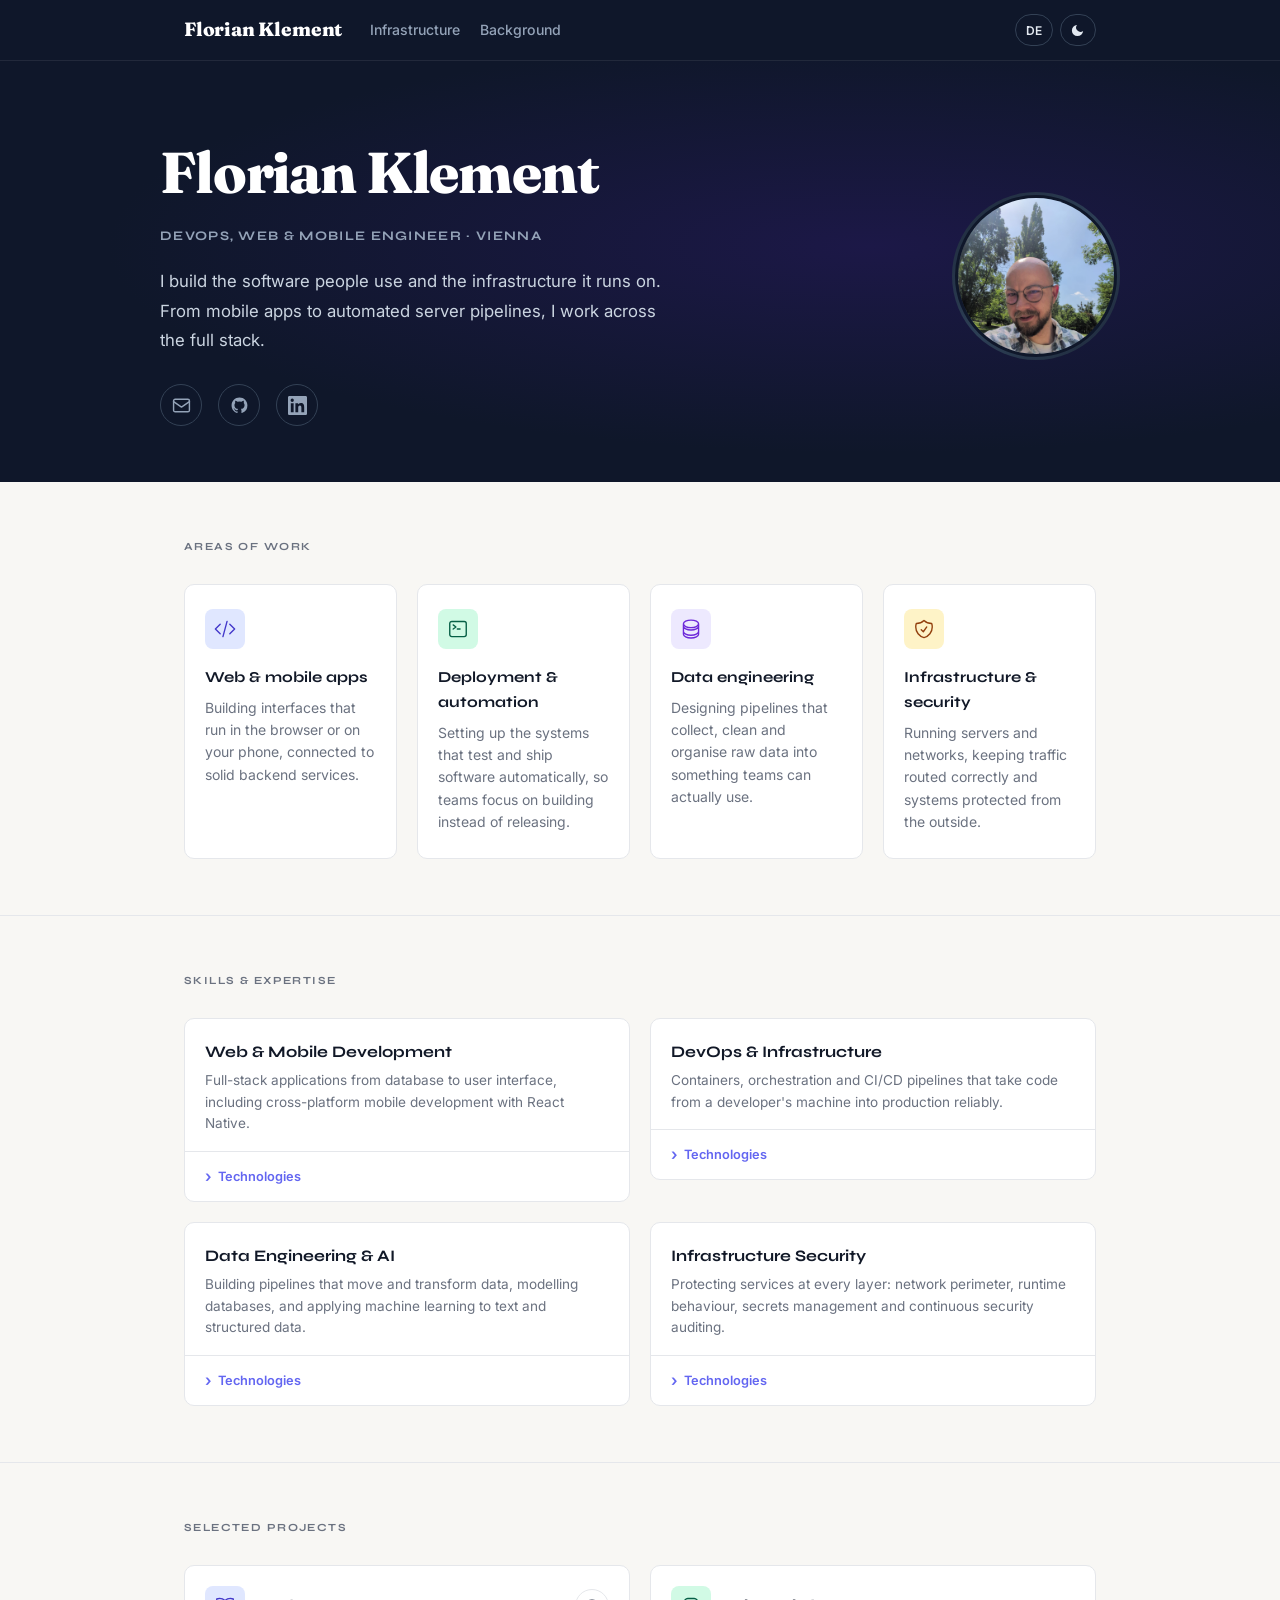
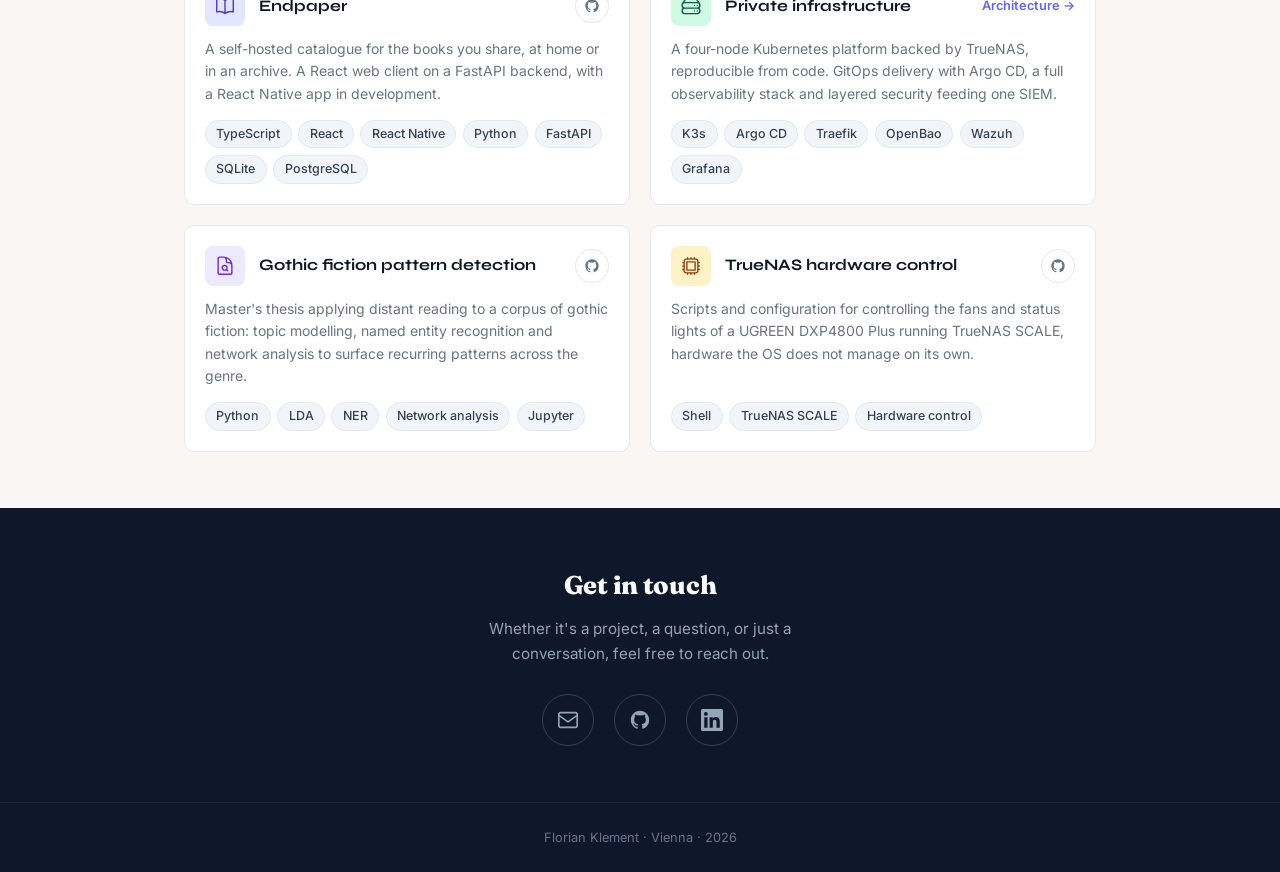
==== index.html @ fa075f6e "boot.dev certs listed as ongoing" ====
<!DOCTYPE html>
<html lang="en">
<head>
  <meta charset="UTF-8" />
  <meta name="viewport" content="width=device-width, initial-scale=1.0" />
  <title>Florian Klement · DevOps, Web &amp; Mobile Engineer</title>
  <link rel="icon" href="data:image/svg+xml,<svg xmlns='http://www.w3.org/2000/svg' viewBox='0 0 32 32'><rect width='32' height='32' rx='8' fill='%230f172a'/><path fill='%23ffffff' transform='translate(-1.2 1.05)' d='M25 14.5a6.5 6.5 0 0 0-12.7-2A5 5 0 1 0 8 22h17a4.5 4.5 0 0 0 0-9z'/></svg>" />
  <link rel="preconnect" href="https://fonts.googleapis.com" />
  <link rel="preconnect" href="https://fonts.gstatic.com" crossorigin />
  <link href="https://fonts.googleapis.com/css2?family=Inter:wght@400;500;600;700&family=Syne:wght@700;800&family=Fraunces:opsz,wght@9..144,800&display=swap" rel="stylesheet" />
  <link rel="stylesheet" href="style.css?v=14" />
</head>
<body>

<nav class="topbar" aria-label="Main">
  <div class="topbar-inner">
    <a class="brand" href="index.html"><span class="brand-full">Florian Klement</span><span class="brand-short">F. Klement</span><span class="brand-mini">FK</span></a>
    <div class="topbar-links">
      <a class="nav-link" href="infra.html" data-i18n="nav.infra">Infrastructure</a>
      <a class="nav-link" href="background.html" data-i18n="nav.background">Background</a>
    </div>
    <div class="controls" role="toolbar">
      <button class="ctrl-btn" id="lang-btn" aria-label="Switch language">DE</button>
      <button class="ctrl-btn" id="theme-btn" aria-label="Toggle theme">
        <svg id="icon-moon" viewBox="0 0 24 24" fill="currentColor" xmlns="http://www.w3.org/2000/svg">
          <path d="M21 12.79A9 9 0 1 1 11.21 3 7 7 0 0 0 21 12.79z"/>
        </svg>
        <svg id="icon-sun" viewBox="0 0 24 24" fill="none" stroke="currentColor" stroke-width="2" stroke-linecap="round" xmlns="http://www.w3.org/2000/svg" style="display:none">
          <circle cx="12" cy="12" r="5"/>
          <line x1="12" y1="1" x2="12" y2="3"/>
          <line x1="12" y1="21" x2="12" y2="23"/>
          <line x1="4.22" y1="4.22" x2="5.64" y2="5.64"/>
          <line x1="18.36" y1="18.36" x2="19.78" y2="19.78"/>
          <line x1="1" y1="12" x2="3" y2="12"/>
          <line x1="21" y1="12" x2="23" y2="12"/>
          <line x1="4.22" y1="19.78" x2="5.64" y2="18.36"/>
          <line x1="18.36" y1="5.64" x2="19.78" y2="4.22"/>
        </svg>
      </button>
    </div>
  </div>
</nav>

<header class="hero">
  <div class="hero-inner">
    <div class="hero-text">
      <h1>Florian Klement</h1>
      <p class="subtitle" data-i18n="subtitle">DevOps, Web &amp; Mobile Engineer · Vienna</p>
      <p class="tagline" data-i18n="tagline">I build the software people use and the infrastructure it runs on. From mobile apps to automated server pipelines, I work across the full stack.</p>
      <div class="icon-links">
        <a class="icon-link" href="mailto:florian.klement@gmx.net" aria-label="Email">
          <svg viewBox="0 0 24 24" fill="none" stroke="currentColor" stroke-width="1.8" stroke-linecap="round" stroke-linejoin="round">
            <rect x="2" y="4" width="20" height="16" rx="2"/>
            <path d="m2 7 10 7 10-7"/>
          </svg>
        </a>
        <a class="icon-link" href="https://github.com/f-klement" target="_blank" rel="noopener" aria-label="GitHub">
          <svg viewBox="0 0 24 24" fill="currentColor">
            <path d="M12 2C6.477 2 2 6.484 2 12.017c0 4.425 2.865 8.18 6.839 9.504.5.092.682-.217.682-.483 0-.237-.008-.868-.013-1.703-2.782.605-3.369-1.343-3.369-1.343-.454-1.158-1.11-1.466-1.11-1.466-.908-.62.069-.608.069-.608 1.003.07 1.531 1.032 1.531 1.032.892 1.53 2.341 1.088 2.91.832.092-.647.35-1.088.636-1.338-2.22-.253-4.555-1.113-4.555-4.951 0-1.093.39-1.988 1.029-2.688-.103-.253-.446-1.272.098-2.65 0 0 .84-.27 2.75 1.026A9.564 9.564 0 0 1 12 6.844a9.59 9.59 0 0 1 2.504.337c1.909-1.296 2.747-1.027 2.747-1.027.546 1.379.202 2.398.1 2.651.64.7 1.028 1.595 1.028 2.688 0 3.848-2.339 4.695-4.566 4.943.359.309.678.92.678 1.855 0 1.338-.012 2.419-.012 2.747 0 .268.18.58.688.482A10.02 10.02 0 0 0 22 12.017C22 6.484 17.522 2 12 2z"/>
          </svg>
        </a>
        <a class="icon-link" href="https://www.linkedin.com/in/fklement/" target="_blank" rel="noopener" aria-label="LinkedIn">
          <svg viewBox="0 0 24 24" fill="currentColor">
            <path d="M20.447 20.452h-3.554v-5.569c0-1.328-.027-3.037-1.852-3.037-1.853 0-2.136 1.445-2.136 2.939v5.667H9.351V9h3.414v1.561h.046c.477-.9 1.637-1.85 3.37-1.85 3.601 0 4.267 2.37 4.267 5.455v6.286zM5.337 7.433a2.062 2.062 0 0 1-2.063-2.065 2.064 2.064 0 1 1 2.063 2.065zm1.782 13.019H3.555V9h3.564v11.452zM22.225 0H1.771C.792 0 0 .774 0 1.729v20.542C0 23.227.792 24 1.771 24h20.451C23.2 24 24 23.227 24 22.271V1.729C24 .774 23.2 0 22.222 0h.003z"/>
          </svg>
        </a>
      </div>
    </div>
    <div class="hero-photo">
      <img src="profile_image.jpeg" alt="Florian Klement" />
    </div>
  </div>
</header>

<main>

  <section>
    <div class="container">
      <p class="section-label" data-i18n="section.areas">Areas of work</p>
      <div class="cards">
        <div class="card">
          <div class="card-icon blue">
            <svg viewBox="0 0 24 24" fill="none" stroke="currentColor" stroke-width="1.5" stroke-linecap="round" stroke-linejoin="round">
              <path d="M17.25 6.75 22.5 12l-5.25 5.25m-10.5 0L1.5 12l5.25-5.25m7.5-3-4.5 16.5"/>
            </svg>
          </div>
          <h3 data-i18n="card.apps.title">Web &amp; mobile apps</h3>
          <p data-i18n="card.apps.desc">Building interfaces that run in the browser or on your phone, connected to solid backend services.</p>
        </div>
        <div class="card">
          <div class="card-icon green">
            <svg viewBox="0 0 24 24" fill="none" stroke="currentColor" stroke-width="1.5" stroke-linecap="round" stroke-linejoin="round">
              <path d="m6.75 7.5 3 2.25-3 2.25m4.5 0h3m-9 8.25h13.5A2.25 2.25 0 0 0 21 18V6a2.25 2.25 0 0 0-2.25-2.25H5.25A2.25 2.25 0 0 0 3 6v12a2.25 2.25 0 0 0 2.25 2.25Z"/>
            </svg>
          </div>
          <h3 data-i18n="card.deploy.title">Deployment &amp; automation</h3>
          <p data-i18n="card.deploy.desc">Setting up the systems that test and ship software automatically, so teams focus on building instead of releasing.</p>
        </div>
        <div class="card">
          <div class="card-icon purple">
            <svg viewBox="0 0 24 24" fill="none" stroke="currentColor" stroke-width="1.5" stroke-linecap="round" stroke-linejoin="round">
              <path d="M20.25 6.375c0 2.278-3.694 4.125-8.25 4.125S3.75 8.653 3.75 6.375m16.5 0c0-2.278-3.694-4.125-8.25-4.125S3.75 4.097 3.75 6.375m16.5 0v11.25c0 2.278-3.694 4.125-8.25 4.125s-8.25-1.847-8.25-4.125V6.375m16.5 2.625c0 2.278-3.694 4.125-8.25 4.125s-8.25-1.847-8.25-4.125m16.5 5.625c0 2.278-3.694 4.125-8.25 4.125s-8.25-1.847-8.25-4.125"/>
            </svg>
          </div>
          <h3 data-i18n="card.data.title">Data engineering</h3>
          <p data-i18n="card.data.desc">Designing pipelines that collect, clean and organise raw data into something teams can actually use.</p>
        </div>
        <div class="card">
          <div class="card-icon amber">
            <svg viewBox="0 0 24 24" fill="none" stroke="currentColor" stroke-width="1.5" stroke-linecap="round" stroke-linejoin="round">
              <path d="M9 12.75 11.25 15 15 9.75m-3-7.036A11.959 11.959 0 0 1 3.598 6 11.99 11.99 0 0 0 3 9.749c0 5.592 3.824 10.29 9 11.623 5.176-1.332 9-6.03 9-11.622 0-1.31-.21-2.571-.598-3.751h-.152c-3.196 0-6.1-1.248-8.25-3.285Z"/>
            </svg>
          </div>
          <h3 data-i18n="card.infra.title">Infrastructure &amp; security</h3>
          <p data-i18n="card.infra.desc">Running servers and networks, keeping traffic routed correctly and systems protected from the outside.</p>
        </div>
      </div>
    </div>
  </section>

  <section>
    <div class="container">
      <p class="section-label" data-i18n="section.skills">Skills &amp; expertise</p>
      <div class="skills-grid">

        <div class="skill-block">
          <div class="skill-top">
            <h3 data-i18n="skill.web.title">Web &amp; Mobile Development</h3>
            <p data-i18n="skill.web.desc">Full-stack applications from database to user interface, including cross-platform mobile development with React Native.</p>
          </div>
          <details>
            <summary data-i18n="details.summary">Technologies</summary>
            <div class="tech-group">
              <p class="tech-group-label" data-i18n="tg.languages">Languages</p>
              <div class="tech-list">
                <span class="tag">TypeScript</span>
                <span class="tag">JavaScript</span>
                <span class="tag">Python</span>
                <span class="tag">SQL</span>
                <span class="tag">R</span>
                <span class="tag">Bash</span>
                <span class="tag">HTML5 / CSS3</span>
              </div>
            </div>
            <div class="tech-group">
              <p class="tech-group-label" data-i18n="tg.frontend">Frontend &amp; mobile</p>
              <div class="tech-list">
                <span class="tag">React</span>
                <span class="tag">React Native</span>
                <span class="tag">Vite</span>
                <span class="tag">Tailwind CSS</span>
                <span class="tag">TanStack Query</span>
                <span class="tag">Bun</span>
              </div>
            </div>
            <div class="tech-group">
              <p class="tech-group-label" data-i18n="tg.backend">Backend &amp; API</p>
              <div class="tech-list">
                <span class="tag">Node.js</span>
                <span class="tag">Express</span>
                <span class="tag">NestJS</span>
                <span class="tag">Django</span>
                <span class="tag">Flask</span>
                <span class="tag">FastAPI</span>
                <span class="tag">SQLAlchemy</span>
                <span class="tag">Alembic</span>
                <span class="tag">Pydantic</span>
                <span class="tag">OpenAPI</span>
                <span class="tag">Prisma ORM</span>
                <span class="tag">SQLite</span>
                <span class="tag">PostgreSQL</span>
              </div>
            </div>
            <div class="tech-group">
              <p class="tech-group-label" data-i18n="tg.quality">Testing &amp; quality</p>
              <div class="tech-list">
                <span class="tag">Playwright</span>
                <span class="tag">Vitest</span>
                <span class="tag">Testing Library</span>
                <span class="tag">pytest</span>
                <span class="tag">Hypothesis</span>
                <span class="tag">mutmut (mutation testing)</span>
                <span class="tag">mypy</span>
                <span class="tag">Ruff</span>
                <span class="tag">oxlint</span>
                <span class="tag">Prettier</span>
                <span class="tag">pip-audit</span>
                <span class="tag">SonarQube</span>
              </div>
            </div>
          </details>
        </div>

        <div class="skill-block">
          <div class="skill-top">
            <h3 data-i18n="skill.devops.title">DevOps &amp; Infrastructure</h3>
            <p data-i18n="skill.devops.desc">Containers, orchestration and CI/CD pipelines that take code from a developer's machine into production reliably.</p>
          </div>
          <details>
            <summary data-i18n="details.summary">Technologies</summary>
            <div class="tech-group">
              <p class="tech-group-label" data-i18n="tg.containers">Containers &amp; orchestration</p>
              <div class="tech-list">
                <span class="tag">Docker</span>
                <span class="tag">Docker Compose</span>
                <span class="tag">Kubernetes</span>
                <span class="tag">K3s</span>
                <span class="tag">Helm</span>
                <span class="tag">Rancher</span>
              </div>
            </div>
            <div class="tech-group">
              <p class="tech-group-label" data-i18n="tg.cicd">CI/CD &amp; dependency management</p>
              <div class="tech-list">
                <span class="tag">GitLab CI</span>
                <span class="tag">GitHub Actions</span>
                <span class="tag">Jenkins</span>
                <span class="tag">Nexus</span>
                <span class="tag">Argo CD</span>
                <span class="tag">Renovate</span>
              </div>
            </div>
            <div class="tech-group">
              <p class="tech-group-label" data-i18n="tg.observability">Observability</p>
              <div class="tech-list">
                <span class="tag">Grafana</span>
                <span class="tag">Loki</span>
                <span class="tag">Mimir</span>
                <span class="tag">Tempo</span>
                <span class="tag">Prometheus</span>
                <span class="tag">Grafana Alloy</span>
                <span class="tag">OpenTelemetry</span>
                <span class="tag">Gatus</span>
                <span class="tag">Netdata</span>
                <span class="tag">Elasticsearch</span>
              </div>
            </div>
            <div class="tech-group">
              <p class="tech-group-label" data-i18n="tg.networking">Networking</p>
              <div class="tech-list">
                <span class="tag">Traefik</span>
                <span class="tag">Nginx</span>
                <span class="tag">Apache HTTP Server</span>
                <span class="tag">Apache Tomcat</span>
                <span class="tag">MetalLB</span>
                <span class="tag">AdGuard Home</span>
                <span class="tag">Cloudflare DNS</span>
              </div>
            </div>
            <div class="tech-group">
              <p class="tech-group-label" data-i18n="tg.storage">Storage &amp; secrets</p>
              <div class="tech-list">
                <span class="tag">MinIO</span>
                <span class="tag">OpenBao (Vault)</span>
                <span class="tag">democratic-csi</span>
                <span class="tag">TrueNAS</span>
                <span class="tag">RAID / ZFS</span>
                <span class="tag">cert-manager</span>
              </div>
            </div>
            <div class="tech-group">
              <p class="tech-group-label" data-i18n="tg.servers">Servers</p>
              <div class="tech-list">
                <span class="tag">Linux (Debian, RHEL, Arch)</span>
                <span class="tag">Proxmox</span>
                <span class="tag">Incus (LXC)</span>
                <span class="tag">Python</span>
                <span class="tag">Bash scripting</span>
              </div>
            </div>
          </details>
        </div>

        <div class="skill-block">
          <div class="skill-top">
            <h3 data-i18n="skill.data.title">Data Engineering &amp; AI</h3>
            <p data-i18n="skill.data.desc">Building pipelines that move and transform data, modelling databases, and applying machine learning to text and structured data.</p>
          </div>
          <details>
            <summary data-i18n="details.summary">Technologies</summary>
            <div class="tech-group">
              <p class="tech-group-label" data-i18n="tg.databases">Databases &amp; warehousing</p>
              <div class="tech-list">
                <span class="tag">SQLite</span>
                <span class="tag">PostgreSQL</span>
                <span class="tag">SQL Server</span>
                <span class="tag">T-SQL</span>
                <span class="tag">MariaDB</span>
                <span class="tag">Redis</span>
                <span class="tag">Data Warehousing</span>
                <span class="tag">ETL / ELT Pipelines</span>
              </div>
            </div>
            <div class="tech-group">
              <p class="tech-group-label" data-i18n="tg.analysis">Data analysis &amp; BI</p>
              <div class="tech-list">
                <span class="tag">Pandas</span>
                <span class="tag">Polars</span>
                <span class="tag">NumPy</span>
                <span class="tag">Jupyter</span>
                <span class="tag">ggplot2</span>
                <span class="tag">matplotlib / seaborn</span>
                <span class="tag">Plotly</span>
                <span class="tag">Leaflet</span>
                <span class="tag">Geocoding</span>
                <span class="tag">Power BI</span>
                <span class="tag">SSRS</span>
                <span class="tag">Tableau</span>
              </div>
            </div>
            <div class="tech-group">
              <p class="tech-group-label" data-i18n="tg.ml">Machine learning &amp; NLP</p>
              <div class="tech-list">
                <span class="tag">PyTorch</span>
                <span class="tag">Scikit-learn</span>
                <span class="tag">gensim</span>
                <span class="tag">NLTK</span>
                <span class="tag">LDA Topic Modelling</span>
                <span class="tag">Named Entity Recognition</span>
              </div>
            </div>
          </details>
        </div>

        <div class="skill-block">
          <div class="skill-top">
            <h3 data-i18n="skill.sec.title">Infrastructure Security</h3>
            <p data-i18n="skill.sec.desc">Protecting services at every layer: network perimeter, runtime behaviour, secrets management and continuous security auditing.</p>
          </div>
          <details>
            <summary data-i18n="details.summary">Technologies</summary>
            <div class="tech-group">
              <p class="tech-group-label" data-i18n="tg.threats">Threat detection &amp; response</p>
              <div class="tech-list">
                <span class="tag">Wazuh (SIEM / HIDS)</span>
                <span class="tag">Falco</span>
                <span class="tag">Crowdsec</span>
                <span class="tag">Fail2ban</span>
                <span class="tag">ClamAV</span>
              </div>
            </div>
            <div class="tech-group">
              <p class="tech-group-label" data-i18n="tg.auditing">Auditing &amp; hardening</p>
              <div class="tech-list">
                <span class="tag">kube-bench</span>
                <span class="tag">Lynis</span>
                <span class="tag">Trivy</span>
                <span class="tag">SELinux</span>
                <span class="tag">Rootless Docker</span>
              </div>
            </div>
            <div class="tech-group">
              <p class="tech-group-label" data-i18n="tg.perimeter">Network perimeter</p>
              <div class="tech-list">
                <span class="tag">Unifi IDS/IPS</span>
                <span class="tag">WireGuard VPN</span>
                <span class="tag">ufw</span>
              </div>
            </div>
            <div class="tech-group">
              <p class="tech-group-label" data-i18n="tg.secrets">Secrets &amp; access</p>
              <div class="tech-list">
                <span class="tag">OpenBao (Vault)</span>
                <span class="tag">Vault Secrets Operator</span>
                <span class="tag">cert-manager</span>
                <span class="tag">LDAP</span>
                <span class="tag">LLDAP</span>
                <span class="tag">Authelia</span>
                <span class="tag">JWT / SAML</span>
              </div>
            </div>
          </details>
        </div>

      </div>
    </div>
  </section>

  <section>
    <div class="container">
      <p class="section-label" data-i18n="section.projects">Selected projects</p>
      <div class="projects-grid">
        <div class="project">
          <div class="project-head">
          <div class="card-icon blue">
            <svg viewBox="0 0 24 24" fill="none" stroke="currentColor" stroke-width="1.5" stroke-linecap="round" stroke-linejoin="round">
              <path d="M12 6.042A8.967 8.967 0 0 0 6 3.75c-1.052 0-2.062.18-3 .512v14.25A8.987 8.987 0 0 1 6 18c2.305 0 4.408.867 6 2.292m0-14.25a8.966 8.966 0 0 1 6-2.292c1.052 0 2.062.18 3 .512v14.25A8.987 8.987 0 0 0 18 18a8.967 8.967 0 0 0-6 2.292m0-14.25v14.25"/>
            </svg>
          </div>
            <h3>Endpaper</h3>
          <a class="project-link" href="https://github.com/f-klement/endpaper" target="_blank" rel="noopener" aria-label="Endpaper on GitHub">
            <svg viewBox="0 0 24 24" fill="currentColor"><path d="M12 2C6.477 2 2 6.484 2 12.017c0 4.425 2.865 8.18 6.839 9.504.5.092.682-.217.682-.483 0-.237-.008-.868-.013-1.703-2.782.605-3.369-1.343-3.369-1.343-.454-1.158-1.11-1.466-1.11-1.466-.908-.62.069-.608.069-.608 1.003.07 1.531 1.032 1.531 1.032.892 1.53 2.341 1.088 2.91.832.092-.647.35-1.088.636-1.338-2.22-.253-4.555-1.113-4.555-4.951 0-1.093.39-1.988 1.029-2.688-.103-.253-.446-1.272.098-2.65 0 0 .84-.27 2.75 1.026A9.564 9.564 0 0 1 12 6.844a9.59 9.59 0 0 1 2.504.337c1.909-1.296 2.747-1.027 2.747-1.027.546 1.379.202 2.398.1 2.651.64.7 1.028 1.595 1.028 2.688 0 3.848-2.339 4.695-4.566 4.943.359.309.678.92.678 1.855 0 1.338-.012 2.419-.012 2.747 0 .268.18.58.688.482A10.02 10.02 0 0 0 22 12.017C22 6.484 17.522 2 12 2z"/></svg>
          </a>
          </div>
          <p data-i18n="project.endpaper.desc">A self-hosted catalogue for the books you share, at home or in an archive. A React web client on a FastAPI backend, with a React Native app in development.</p>
          <div class="tech-list">
            <span class="tag">TypeScript</span>
            <span class="tag">React</span>
            <span class="tag">React Native</span>
            <span class="tag">Python</span>
            <span class="tag">FastAPI</span>
            <span class="tag">SQLite</span>
            <span class="tag">PostgreSQL</span>
          </div>
        </div>

        <div class="project">
          <div class="project-head">
          <div class="card-icon green">
            <svg viewBox="0 0 24 24" fill="none" stroke="currentColor" stroke-width="1.5" stroke-linecap="round" stroke-linejoin="round">
              <path d="M5.25 14.25h13.5m-13.5 0a3 3 0 0 1-3-3m3 3a3 3 0 1 0 0 6h13.5a3 3 0 1 0 0-6m-16.5-3a3 3 0 0 1 3-3h13.5a3 3 0 0 1 3 3m-19.5 0a4.5 4.5 0 0 1 .9-2.7L5.737 5.1a3.375 3.375 0 0 1 2.7-1.35h7.126c1.062 0 2.062.5 2.7 1.35l2.587 3.45a4.5 4.5 0 0 1 .9 2.7m0 0a3 3 0 0 1-3 3m0 3h.008v.008h-.008v-.008Zm0-6h.008v.008h-.008v-.008Zm-3 6h.008v.008h-.008v-.008Zm0-6h.008v.008h-.008v-.008Z"/>
            </svg>
          </div>
            <h3 data-i18n="project.infra.title">Private infrastructure</h3>
          <a class="project-more" href="infra.html" data-i18n="project.more">Architecture &rarr;</a>
          </div>
          <p data-i18n="project.infra.desc">A four-node Kubernetes platform backed by TrueNAS, reproducible from code. GitOps delivery with Argo CD, a full observability stack and layered security feeding one SIEM.</p>
          <div class="tech-list">
            <span class="tag">K3s</span>
            <span class="tag">Argo CD</span>
            <span class="tag">Traefik</span>
            <span class="tag">OpenBao</span>
            <span class="tag">Wazuh</span>
            <span class="tag">Grafana</span>
          </div>
        </div>

        <div class="project">
          <div class="project-head">
          <div class="card-icon purple">
            <svg viewBox="0 0 24 24" fill="none" stroke="currentColor" stroke-width="1.5" stroke-linecap="round" stroke-linejoin="round">
              <path d="M19.5 14.25v-2.625a3.375 3.375 0 0 0-3.375-3.375h-1.5A1.125 1.125 0 0 1 13.5 7.125v-1.5a3.375 3.375 0 0 0-3.375-3.375H8.25m5.231 13.481L15 17.25m-4.5-15H5.625c-.621 0-1.125.504-1.125 1.125v16.5c0 .621.504 1.125 1.125 1.125h12.75c.621 0 1.125-.504 1.125-1.125V11.25a9 9 0 0 0-9-9Zm3.75 11.625a2.625 2.625 0 1 1-5.25 0 2.625 2.625 0 0 1 5.25 0Z"/>
            </svg>
          </div>
            <h3 data-i18n="project.gothic.title">Gothic fiction pattern detection</h3>
          <a class="project-link" href="https://github.com/f-klement/gothic-fiction-pattern-detection" target="_blank" rel="noopener" aria-label="Gothic fiction pattern detection on GitHub">
            <svg viewBox="0 0 24 24" fill="currentColor"><path d="M12 2C6.477 2 2 6.484 2 12.017c0 4.425 2.865 8.18 6.839 9.504.5.092.682-.217.682-.483 0-.237-.008-.868-.013-1.703-2.782.605-3.369-1.343-3.369-1.343-.454-1.158-1.11-1.466-1.11-1.466-.908-.62.069-.608.069-.608 1.003.07 1.531 1.032 1.531 1.032.892 1.53 2.341 1.088 2.91.832.092-.647.35-1.088.636-1.338-2.22-.253-4.555-1.113-4.555-4.951 0-1.093.39-1.988 1.029-2.688-.103-.253-.446-1.272.098-2.65 0 0 .84-.27 2.75 1.026A9.564 9.564 0 0 1 12 6.844a9.59 9.59 0 0 1 2.504.337c1.909-1.296 2.747-1.027 2.747-1.027.546 1.379.202 2.398.1 2.651.64.7 1.028 1.595 1.028 2.688 0 3.848-2.339 4.695-4.566 4.943.359.309.678.92.678 1.855 0 1.338-.012 2.419-.012 2.747 0 .268.18.58.688.482A10.02 10.02 0 0 0 22 12.017C22 6.484 17.522 2 12 2z"/></svg>
          </a>
          </div>
          <p data-i18n="project.gothic.desc">Master's thesis applying distant reading to a corpus of gothic fiction: topic modelling, named entity recognition and network analysis to surface recurring patterns across the genre.</p>
          <div class="tech-list">
            <span class="tag">Python</span>
            <span class="tag">LDA</span>
            <span class="tag">NER</span>
            <span class="tag">Network analysis</span>
            <span class="tag">Jupyter</span>
          </div>
        </div>

        <div class="project">
          <div class="project-head">
          <div class="card-icon amber">
            <svg viewBox="0 0 24 24" fill="none" stroke="currentColor" stroke-width="1.5" stroke-linecap="round" stroke-linejoin="round">
              <path d="M8.25 3v1.5M4.5 8.25H3m18 0h-1.5M4.5 12H3m18 0h-1.5m-15 3.75H3m18 0h-1.5M8.25 19.5V21M12 3v1.5m0 15V21m3.75-18v1.5m0 15V21m-9-1.5h10.5a2.25 2.25 0 0 0 2.25-2.25V6.75a2.25 2.25 0 0 0-2.25-2.25H6.75A2.25 2.25 0 0 0 4.5 6.75v10.5a2.25 2.25 0 0 0 2.25 2.25Zm.75-12h9v9h-9v-9Z"/>
            </svg>
          </div>
            <h3 data-i18n="project.truenas.title">TrueNAS hardware control</h3>
          <a class="project-link" href="https://github.com/f-klement/trueNAS-config" target="_blank" rel="noopener" aria-label="TrueNAS hardware control on GitHub">
            <svg viewBox="0 0 24 24" fill="currentColor"><path d="M12 2C6.477 2 2 6.484 2 12.017c0 4.425 2.865 8.18 6.839 9.504.5.092.682-.217.682-.483 0-.237-.008-.868-.013-1.703-2.782.605-3.369-1.343-3.369-1.343-.454-1.158-1.11-1.466-1.11-1.466-.908-.62.069-.608.069-.608 1.003.07 1.531 1.032 1.531 1.032.892 1.53 2.341 1.088 2.91.832.092-.647.35-1.088.636-1.338-2.22-.253-4.555-1.113-4.555-4.951 0-1.093.39-1.988 1.029-2.688-.103-.253-.446-1.272.098-2.65 0 0 .84-.27 2.75 1.026A9.564 9.564 0 0 1 12 6.844a9.59 9.59 0 0 1 2.504.337c1.909-1.296 2.747-1.027 2.747-1.027.546 1.379.202 2.398.1 2.651.64.7 1.028 1.595 1.028 2.688 0 3.848-2.339 4.695-4.566 4.943.359.309.678.92.678 1.855 0 1.338-.012 2.419-.012 2.747 0 .268.18.58.688.482A10.02 10.02 0 0 0 22 12.017C22 6.484 17.522 2 12 2z"/></svg>
          </a>
          </div>
          <p data-i18n="project.truenas.desc">Scripts and configuration for controlling the fans and status lights of a UGREEN DXP4800 Plus running TrueNAS SCALE, hardware the OS does not manage on its own.</p>
          <div class="tech-list">
            <span class="tag">Shell</span>
            <span class="tag">TrueNAS SCALE</span>
            <span class="tag">Hardware control</span>
          </div>
        </div>
      </div>
    </div>
  </section>

  <section class="contact-section">
    <div class="container">
      <h2 data-i18n="contact.title">Get in touch</h2>
      <p class="contact-desc" data-i18n="contact.desc">Whether it's a project, a question, or just a conversation, feel free to reach out.</p>
      <div class="contact-icon-links">
        <a class="contact-icon-link" href="mailto:florian.klement@gmx.net" aria-label="Email">
          <svg viewBox="0 0 24 24" fill="none" stroke="currentColor" stroke-width="1.8" stroke-linecap="round" stroke-linejoin="round">
            <rect x="2" y="4" width="20" height="16" rx="2"/>
            <path d="m2 7 10 7 10-7"/>
          </svg>
        </a>
        <a class="contact-icon-link" href="https://github.com/f-klement" target="_blank" rel="noopener" aria-label="GitHub">
          <svg viewBox="0 0 24 24" fill="currentColor">
            <path d="M12 2C6.477 2 2 6.484 2 12.017c0 4.425 2.865 8.18 6.839 9.504.5.092.682-.217.682-.483 0-.237-.008-.868-.013-1.703-2.782.605-3.369-1.343-3.369-1.343-.454-1.158-1.11-1.466-1.11-1.466-.908-.62.069-.608.069-.608 1.003.07 1.531 1.032 1.531 1.032.892 1.53 2.341 1.088 2.91.832.092-.647.35-1.088.636-1.338-2.22-.253-4.555-1.113-4.555-4.951 0-1.093.39-1.988 1.029-2.688-.103-.253-.446-1.272.098-2.65 0 0 .84-.27 2.75 1.026A9.564 9.564 0 0 1 12 6.844a9.59 9.59 0 0 1 2.504.337c1.909-1.296 2.747-1.027 2.747-1.027.546 1.379.202 2.398.1 2.651.64.7 1.028 1.595 1.028 2.688 0 3.848-2.339 4.695-4.566 4.943.359.309.678.92.678 1.855 0 1.338-.012 2.419-.012 2.747 0 .268.18.58.688.482A10.02 10.02 0 0 0 22 12.017C22 6.484 17.522 2 12 2z"/>
          </svg>
        </a>
        <a class="contact-icon-link" href="https://www.linkedin.com/in/fklement/" target="_blank" rel="noopener" aria-label="LinkedIn">
          <svg viewBox="0 0 24 24" fill="currentColor">
            <path d="M20.447 20.452h-3.554v-5.569c0-1.328-.027-3.037-1.852-3.037-1.853 0-2.136 1.445-2.136 2.939v5.667H9.351V9h3.414v1.561h.046c.477-.9 1.637-1.85 3.37-1.85 3.601 0 4.267 2.37 4.267 5.455v6.286zM5.337 7.433a2.062 2.062 0 0 1-2.063-2.065 2.064 2.064 0 1 1 2.063 2.065zm1.782 13.019H3.555V9h3.564v11.452zM22.225 0H1.771C.792 0 0 .774 0 1.729v20.542C0 23.227.792 24 1.771 24h20.451C23.2 24 24 23.227 24 22.271V1.729C24 .774 23.2 0 22.222 0h.003z"/>
          </svg>
        </a>
      </div>
    </div>
  </section>

</main>

<footer>
  <span data-i18n="footer">Florian Klement · Vienna · 2026</span>
</footer>

<script src="main.js?v=14"></script>
</body>
</html>
---- style.css ----
*, *::before, *::after { box-sizing: border-box; margin: 0; padding: 0; }

:root {
  --bg:               #f8f7f4;
  --surface:          #ffffff;
  --hero-bg:          #0f172a;
  --accent:           #6366f1;
  --accent-d:         #4f46e5;
  --text:             #111827;
  --muted:            #6b7280;
  --border:           #e5e7eb;
  --tag-bg:           #f1f5f9;
  --tag-border:       #e2e8f0;
  --tag-text:         #334155;
  --ctrl-bg:          rgba(15,23,42,0.75);
  --ctrl-text:        #e2e8f0;
  --ctrl-border:      #334155;
  --icon-blue:        #e0e7ff;
  --icon-blue-color:  #4338ca;
  --icon-green:       #d1fae5;
  --icon-green-color: #065f46;
  --icon-purple:      #ede9fe;
  --icon-purple-color:#6d28d9;
  --icon-amber:       #fef3c7;
  --icon-amber-color: #92400e;
  --card-shadow:      0 8px 28px rgba(99,102,241,0.11);
  --radius:           10px;
}

[data-theme="dark"] {
  --bg:               #0f172a;
  --surface:          #1e293b;
  --hero-bg:          #020617;
  --accent:           #818cf8;
  --accent-d:         #6366f1;
  --text:             #e2e8f0;
  --muted:            #94a3b8;
  --border:           #334155;
  --tag-bg:           #0f172a;
  --tag-border:       #334155;
  --tag-text:         #cbd5e1;
  --ctrl-bg:          rgba(2,6,23,0.85);
  --ctrl-text:        #e2e8f0;
  --ctrl-border:      #475569;
  --icon-blue:        #1e1b4b;
  --icon-blue-color:  #a5b4fc;
  --icon-green:       #064e3b;
  --icon-green-color: #6ee7b7;
  --icon-purple:      #2e1065;
  --icon-purple-color:#c4b5fd;
  --icon-amber:       #451a03;
  --icon-amber-color: #fcd34d;
  --card-shadow:      0 8px 28px rgba(0,0,0,0.4);
}

@media (prefers-color-scheme: dark) {
  :root:not([data-theme="light"]) {
    --bg:               #0f172a;
    --surface:          #1e293b;
    --hero-bg:          #020617;
    --accent:           #818cf8;
    --accent-d:         #6366f1;
    --text:             #e2e8f0;
    --muted:            #94a3b8;
    --border:           #334155;
    --tag-bg:           #0f172a;
    --tag-border:       #334155;
    --tag-text:         #cbd5e1;
    --ctrl-bg:          rgba(2,6,23,0.85);
    --ctrl-text:        #e2e8f0;
    --ctrl-border:      #475569;
    --icon-blue:        #1e1b4b;
    --icon-blue-color:  #a5b4fc;
    --icon-green:       #064e3b;
    --icon-green-color: #6ee7b7;
    --icon-purple:      #2e1065;
    --icon-purple-color:#c4b5fd;
    --icon-amber:       #451a03;
    --icon-amber-color: #fcd34d;
    --card-shadow:      0 8px 28px rgba(0,0,0,0.4);
  }
}

html {
  scroll-behavior: smooth;
}

body {
  font-family: 'Inter', system-ui, -apple-system, "Segoe UI", sans-serif;
  background: var(--bg);
  color: var(--text);
  line-height: 1.65;
  transition: background 0.2s, color 0.2s;
}


* { overflow-wrap: break-word; min-width: 0; }

.topbar {
  position: sticky;
  top: 0;
  z-index: 200;
  background: var(--hero-bg);
  border-bottom: 1px solid rgba(255,255,255,0.08);
}

.topbar-inner {
  max-width: 960px;
  margin: 0 auto;
  padding: 0 1.5rem;
  height: 60px;
  display: flex;
  align-items: center;
  gap: 1.75rem;
}

.brand {
  font-family: 'Fraunces', Georgia, serif;
  font-size: 1.2rem;
  font-weight: 800;
  letter-spacing: -0.01em;
  line-height: 1;
  color: #fff;
  text-decoration: none;
  white-space: nowrap;
  flex-shrink: 0;
  transition: color 0.15s;
}

.brand:hover { color: var(--accent); }

.topbar-links { display: flex; gap: 1.25rem; flex-shrink: 0; }
.brand-short, .brand-mini { display: none; }

.nav-link {
  position: relative;
  white-space: nowrap;
  font-size: 0.88rem;
  font-weight: 500;
  color: #94a3b8;
  text-decoration: none;
  padding: 0.35rem 0;
  transition: color 0.15s;
}

.nav-link:hover { color: #fff; }

.nav-link[aria-current="page"] { color: #fff; }

.nav-link[aria-current="page"]::after {
  content: "";
  position: absolute;
  left: 0;
  right: 0;
  bottom: -0.15rem;
  height: 2px;
  border-radius: 2px;
  background: var(--accent);
}

.controls {
  display: flex;
  gap: 0.4rem;
  margin-left: auto;
  flex-shrink: 0;
}

@media (max-width: 600px) {
  .topbar-inner { padding: 0 1rem; gap: 0.9rem; height: 52px; }
  .brand { font-size: 1.05rem; }
  .topbar-links { gap: 0.9rem; }
}

@media (max-width: 420px) {
  .brand-full { display: none; }
  .brand-short { display: inline; }
  .topbar-inner { gap: 0.75rem; }
  .topbar-links { gap: 0.75rem; }
  .nav-link { font-size: 0.8rem; }
  .controls .ctrl-btn { height: 30px; min-width: 30px; padding: 0 0.5rem; }
}

@media (max-width: 380px) {
  .brand { font-size: 0.95rem; }
  .topbar-inner { gap: 0.6rem; }
  .topbar-links { gap: 0.6rem; }
  .nav-link { font-size: 0.76rem; }
  .controls .ctrl-btn { height: 28px; min-width: 28px; padding: 0 0.4rem; }
}

@media (max-width: 340px) {
  .brand-short { display: none; }
  .brand-mini { display: inline; }
  .brand { font-size: 1.05rem; }
  .topbar-inner { gap: 0.6rem; }
  .topbar-links { gap: 0.6rem; }
}

.ctrl-btn {
  display: flex;
  align-items: center;
  justify-content: center;
  height: 32px;
  min-width: 32px;
  padding: 0 0.6rem;
  border-radius: 99px;
  border: 1px solid var(--ctrl-border);
  background: var(--ctrl-bg);
  color: var(--ctrl-text);
  font-family: inherit;
  font-size: 0.75rem;
  font-weight: 600;
  letter-spacing: 0.04em;
  cursor: pointer;
  transition: border-color 0.15s, color 0.15s;
}

.ctrl-btn:hover { border-color: var(--accent); color: var(--accent); }
.ctrl-btn svg { width: 15px; height: 15px; }

.hero {
  background: radial-gradient(ellipse at 68% 44%, #1c1847 0%, #0f172a 62%);
  color: #fff;
  padding: 4rem 1.5rem 3.5rem;
}

[data-theme="dark"] .hero {
  background: radial-gradient(ellipse at 68% 44%, #130f33 0%, #020617 62%);
}

@media (prefers-color-scheme: dark) {
  :root:not([data-theme="light"]) .hero {
    background: radial-gradient(ellipse at 68% 44%, #130f33 0%, #020617 62%);
  }
}

.hero-inner {
  max-width: 960px;
  margin: 0 auto;
  display: flex;
  align-items: center;
  gap: 2.5rem;
}

.hero-text { flex: 1; }

.hero h1 {
  font-family: 'Fraunces', Georgia, serif;
  font-size: clamp(1.65rem, 6vw, 3.6rem);
  font-weight: 800;
  letter-spacing: -0.02em;
  margin-bottom: 0.4rem;
}

.hero .subtitle {
  font-family: 'Syne', system-ui, sans-serif;
  font-size: 0.82rem;
  color: #94a3b8;
  margin-bottom: 1.2rem;
  letter-spacing: 0.1em;
  text-transform: uppercase;
  font-weight: 700;
}

.hero .tagline {
  font-size: 1.05rem;
  color: #cbd5e1;
  max-width: 520px;
  margin-bottom: 1.8rem;
  line-height: 1.75;
}

.icon-links { display: flex; gap: 1rem; }

.icon-link {
  display: flex;
  align-items: center;
  justify-content: center;
  width: 42px;
  height: 42px;
  border-radius: 50%;
  border: 1px solid #334155;
  color: #94a3b8;
  text-decoration: none;
  transition: border-color 0.15s, color 0.15s, background 0.15s;
}

.icon-link:hover { border-color: var(--accent); color: #fff; background: var(--accent); }
.icon-link svg { width: 19px; height: 19px; }

.hero-photo {
  flex-shrink: 0;
  padding: 3px;
  border-radius: 50%;
  background: linear-gradient(135deg, #1e293b 0%, #2d3f55 50%, #1e293b 100%);
}

.hero-photo img {
  width: 162px;
  height: 162px;
  border-radius: 50%;
  object-fit: cover;
  object-position: center 38%;
  border: 3px solid #0f172a;
  display: block;
}

[data-theme="dark"] .hero-photo img { border-color: #020617; }

@media (prefers-color-scheme: dark) {
  :root:not([data-theme="light"]) .hero-photo img { border-color: #020617; }
}

@media (max-width: 600px) {
  .hero-inner { flex-direction: column; align-items: flex-start; gap: 1.5rem; }
  .hero-photo { order: -1; }
  .hero-photo img { width: 116px; height: 116px; }
}

.container { max-width: 960px; margin: 0 auto; padding: 0 1.5rem; }

section { padding: 3.5rem 0; }
section + section { border-top: 1px solid var(--border); }

.section-label {
  font-family: 'Syne', system-ui, sans-serif;
  font-size: 0.68rem;
  font-weight: 700;
  letter-spacing: 0.13em;
  text-transform: uppercase;
  color: var(--muted);
  margin-bottom: 1.75rem;
}

.cards {
  display: grid;
  grid-template-columns: repeat(auto-fit, minmax(210px, 1fr));
  gap: 1.25rem;
}

.card {
  background: var(--surface);
  border: 1px solid var(--border);
  border-radius: var(--radius);
  padding: 1.5rem 1.25rem;
  transition: background 0.2s, border-color 0.2s, transform 0.15s, box-shadow 0.15s;
}

.card:hover {
  transform: translateY(-3px);
  box-shadow: var(--card-shadow);
  border-color: color-mix(in srgb, var(--accent) 30%, var(--border));
}

.card-icon {
  width: 40px;
  height: 40px;
  border-radius: 8px;
  display: flex;
  align-items: center;
  justify-content: center;
  margin-bottom: 1rem;
  transition: background 0.2s;
}

.card-icon svg { width: 22px; height: 22px; flex-shrink: 0; }

.blue   { background: var(--icon-blue);   color: var(--icon-blue-color); }
.green  { background: var(--icon-green);  color: var(--icon-green-color); }
.purple { background: var(--icon-purple); color: var(--icon-purple-color); }
.amber  { background: var(--icon-amber);  color: var(--icon-amber-color); }

.card h3 { font-family: 'Syne', system-ui, sans-serif; font-size: 0.95rem; font-weight: 700; margin-bottom: 0.4rem; }
.card p  { font-size: 0.875rem; color: var(--muted); line-height: 1.6; }

.skills-grid {
  display: grid;
  grid-template-columns: repeat(2, 1fr);
  gap: 1.25rem;
  align-items: start;
}

@media (max-width: 600px) {
  .skills-grid { grid-template-columns: 1fr; }
  .cards { grid-template-columns: 1fr; }
}

.skill-block {
  background: var(--surface);
  border: 1px solid var(--border);
  border-radius: var(--radius);
  overflow: hidden;
  transition: background 0.2s, border-color 0.2s;
}

.skill-block:hover { border-color: color-mix(in srgb, var(--accent) 45%, var(--border)); }

.skill-top { padding: 1.25rem 1.25rem 1rem; }
.skill-top h3 { font-family: 'Syne', system-ui, sans-serif; font-size: 1rem; font-weight: 700; margin-bottom: 0.3rem; }
.skill-top p  { font-size: 0.85rem; color: var(--muted); line-height: 1.6; }

details { border-top: 1px solid var(--border); }

details summary {
  padding: 0.7rem 1.25rem;
  font-size: 0.8rem;
  font-weight: 600;
  color: var(--accent);
  cursor: pointer;
  user-select: none;
  list-style: none;
  display: flex;
  align-items: center;
  gap: 0.4rem;
  transition: background 0.1s;
}

details summary::-webkit-details-marker { display: none; }

details summary::before {
  content: "›";
  font-size: 1rem;
  transition: transform 0.2s;
  display: inline-block;
}

details[open] summary::before { transform: rotate(90deg); }
details summary:hover { background: color-mix(in srgb, var(--surface) 80%, var(--border)); }

.tech-group { padding: 0.5rem 1.25rem 0; }

.tech-group-label {
  font-size: 0.68rem;
  font-weight: 700;
  text-transform: uppercase;
  letter-spacing: 0.09em;
  color: var(--muted);
  margin-bottom: 0.45rem;
}

.tech-list {
  display: flex;
  flex-wrap: wrap;
  gap: 0.4rem;
  margin-bottom: 0.75rem;
}

.tag {
  display: inline-block;
  background: var(--tag-bg);
  border: 1px solid var(--tag-border);
  border-radius: 99px;
  padding: 0.2rem 0.65rem;
  font-size: 0.78rem;
  color: var(--tag-text);
  font-weight: 500;
  transition: background 0.2s, border-color 0.2s, color 0.2s;
}

details > *:last-child { padding-bottom: 1.25rem; }

.projects-grid {
  display: grid;
  grid-template-columns: repeat(2, 1fr);
  gap: 1.25rem;
  align-items: stretch;
}

@media (max-width: 600px) {
  .projects-grid { grid-template-columns: 1fr; }
}

.project {
  display: flex;
  flex-direction: column;
  background: var(--surface);
  border: 1px solid var(--border);
  border-radius: var(--radius);
  padding: 1.25rem;
  transition: border-color 0.2s;
}

.project:hover { border-color: color-mix(in srgb, var(--accent) 45%, var(--border)); }

.project-head {
  display: flex;
  align-items: center;
  gap: 0.85rem;
  margin-bottom: 0.75rem;
}

.project-head .card-icon { margin-bottom: 0; flex-shrink: 0; }

.project-head h3 {
  flex: 1;
  font-family: 'Syne', system-ui, sans-serif;
  font-size: 1rem;
  font-weight: 700;
  line-height: 1.3;
}

.project-link {
  display: flex;
  align-items: center;
  justify-content: center;
  width: 34px;
  height: 34px;
  flex-shrink: 0;
  border-radius: 50%;
  border: 1px solid var(--border);
  color: var(--muted);
  text-decoration: none;
  transition: border-color 0.15s, color 0.15s, background 0.15s;
}

.project-link:hover { border-color: var(--accent); color: #fff; background: var(--accent); }
.project-link svg { width: 16px; height: 16px; }

.project-more {
  flex-shrink: 0;
  font-size: 0.8rem;
  font-weight: 600;
  color: var(--accent);
  text-decoration: none;
  white-space: nowrap;
}

.project-more:hover { color: var(--accent-d); text-decoration: underline; }

.project p {
  font-size: 0.875rem;
  color: var(--muted);
  line-height: 1.6;
  margin-bottom: 0.9rem;
}

.project .tech-list { margin-top: auto; margin-bottom: 0; }

.contact-section {
  background: var(--hero-bg);
  text-align: center;
  border-top: none;
  transition: background 0.2s;
}

section + .contact-section { border-top: none; }

.contact-section h2 {
  font-family: 'Fraunces', Georgia, serif;
  color: #f8fafc;
  font-size: 1.6rem;
  font-weight: 800;
  margin-bottom: 0.6rem;
  letter-spacing: -0.01em;
}

.contact-section .contact-desc {
  color: #94a3b8;
  font-size: 0.95rem;
  margin-bottom: 1.75rem;
  max-width: 400px;
  margin-left: auto;
  margin-right: auto;
}

.contact-icon-links { display: flex; gap: 1.25rem; justify-content: center; }

.contact-icon-link {
  display: flex;
  align-items: center;
  justify-content: center;
  width: 52px;
  height: 52px;
  border-radius: 50%;
  border: 1px solid #334155;
  color: #94a3b8;
  text-decoration: none;
  transition: border-color 0.15s, color 0.15s, background 0.15s;
}

.contact-icon-link:hover { border-color: var(--accent); color: #fff; background: var(--accent); }
.contact-icon-link svg { width: 22px; height: 22px; }

footer {
  background: var(--hero-bg);
  border-top: 1px solid rgba(255,255,255,0.06);
  text-align: center;
  padding: 1.5rem 1rem;
  font-size: 0.8rem;
  color: #64748b;
  transition: background 0.2s;
}

/* ---------- infra.html ---------- */

.hero-compact { padding: 3rem 1.5rem 3rem; }
.hero-compact .tagline { max-width: 640px; margin-bottom: 0; }

.stats {
  display: grid;
  grid-template-columns: repeat(3, 1fr);
  gap: 1.25rem;
}

@media (max-width: 600px) {
  .stats { grid-template-columns: repeat(2, 1fr); gap: 0.85rem; }
}

.stat {
  display: flex;
  flex-direction: column;
  background: var(--surface);
  border: 1px solid var(--border);
  border-radius: var(--radius);
  padding: 1.1rem 1.25rem;
}

.stat-num {
  font-family: 'Fraunces', Georgia, serif;
  font-size: 2.2rem;
  font-weight: 800;
  letter-spacing: -0.02em;
  line-height: 1;
  color: var(--accent);
  margin-bottom: 0.35rem;
}

.stat-label { font-size: 0.9rem; font-weight: 600; }
.stat-sub   { font-size: 0.78rem; color: var(--muted); margin-top: 0.15rem; }

.dg-wrap {
  background: var(--surface);
  border: 1px solid var(--border);
  border-radius: var(--radius);
  padding: 1rem;
  overflow-x: auto;
}

.dg { display: block; width: 100%; height: auto; min-width: 560px; font-family: inherit; }

.dg-plane       { fill: color-mix(in srgb, var(--tag-bg) 55%, var(--surface)); stroke: var(--border); stroke-width: 1; stroke-dasharray: 4 3; }
.dg-plane-label { font-family: 'Syne', system-ui, sans-serif; font-size: 11px; font-weight: 700; letter-spacing: 0.1em; text-transform: uppercase; fill: var(--muted); }
.dg-box         { fill: var(--surface); stroke: color-mix(in srgb, var(--accent) 40%, var(--border)); stroke-width: 1.2; }
.dg-title       { font-size: 13px; font-weight: 600; fill: var(--text); }
.dg-sub         { font-size: 11px; fill: var(--muted); }
.dg-edge        { fill: none; stroke: var(--muted); stroke-width: 1.4; }
.dg-dashed      { stroke-dasharray: 5 4; }
.dg-arrowhead   { fill: var(--muted); }

.dg-caption {
  margin-top: 1rem;
  font-size: 0.9rem;
  color: var(--muted);
  line-height: 1.65;
  max-width: 760px;
}

.layers { display: flex; flex-direction: column; gap: 1.25rem; }

.layer {
  background: var(--surface);
  border: 1px solid var(--border);
  border-radius: var(--radius);
  overflow: hidden;
  transition: border-color 0.2s;
}

.layer:hover { border-color: color-mix(in srgb, var(--accent) 45%, var(--border)); }

.layer-top {
  display: flex;
  gap: 1rem;
  align-items: flex-start;
  padding: 1.25rem 1.25rem 1rem;
}

.layer-top .card-icon { margin-bottom: 0; flex-shrink: 0; }

.layer-top h3 {
  font-family: 'Syne', system-ui, sans-serif;
  font-size: 1rem;
  font-weight: 700;
  margin-bottom: 0.3rem;
}

.layer-lead { font-size: 0.9rem; line-height: 1.6; color: var(--text); }

.layer-body { padding: 0.25rem 1.25rem 0; }
.layer-body p {
  font-size: 0.875rem;
  color: var(--muted);
  line-height: 1.65;
  margin-bottom: 0.85rem;
}

.lessons { list-style: none; display: flex; flex-direction: column; gap: 1rem; }

.lesson {
  display: flex;
  gap: 1.1rem;
  background: var(--surface);
  border: 1px solid var(--border);
  border-radius: var(--radius);
  padding: 1.25rem;
}

.lesson-num {
  font-family: 'Fraunces', Georgia, serif;
  font-size: 1.4rem;
  font-weight: 800;
  color: var(--accent);
  line-height: 1;
  flex-shrink: 0;
  min-width: 2rem;
}

.lesson h3 {
  font-family: 'Syne', system-ui, sans-serif;
  font-size: 0.95rem;
  font-weight: 700;
  margin-bottom: 0.4rem;
}

.lesson p { font-size: 0.875rem; color: var(--muted); line-height: 1.65; }

.limits { list-style: none; display: flex; flex-direction: column; gap: 0.6rem; }

.limits li {
  position: relative;
  padding-left: 1.4rem;
  font-size: 0.9rem;
  line-height: 1.65;
  color: var(--muted);
}

.limits li::before {
  content: "";
  position: absolute;
  left: 0;
  top: 0.62em;
  width: 8px;
  height: 8px;
  border-radius: 50%;
  background: var(--accent);
}

.dg-inline { margin: 0.35rem 0 1.1rem; padding: 0.75rem; }
.dg-small  { min-width: 520px; }
.dg-role {
  font-family: 'Syne', system-ui, sans-serif;
  font-size: 10px;
  font-weight: 700;
  letter-spacing: 0.1em;
  text-transform: uppercase;
  fill: var(--accent);
}

/* ---------- background.html ---------- */

.duties {
  display: grid;
  grid-template-columns: repeat(2, 1fr);
  gap: 1.25rem;
  align-items: start;
}

@media (max-width: 700px) {
  .duties { grid-template-columns: 1fr; }
}

.duty {
  background: var(--surface);
  border: 1px solid var(--border);
  border-radius: var(--radius);
  padding: 1.5rem 1.25rem 1.25rem;
  transition: border-color 0.2s;
}

.duty:hover { border-color: color-mix(in srgb, var(--accent) 45%, var(--border)); }

.duty h3 {
  font-family: 'Syne', system-ui, sans-serif;
  font-size: 1rem;
  font-weight: 700;
  margin-bottom: 0.3rem;
}

.duty-lead {
  font-size: 0.9rem;
  line-height: 1.6;
  color: var(--text);
  margin-bottom: 0.9rem;
}

.tasks { list-style: none; display: flex; flex-direction: column; gap: 0.5rem; }

.tasks li {
  position: relative;
  padding-left: 1.2rem;
  font-size: 0.875rem;
  line-height: 1.6;
  color: var(--muted);
}

.tasks li::before {
  content: "";
  position: absolute;
  left: 0;
  top: 0.62em;
  width: 7px;
  height: 7px;
  border-radius: 50%;
  background: var(--accent);
}

.edu-grid {
  display: grid;
  grid-template-columns: repeat(2, 1fr);
  gap: 1.25rem;
  align-items: start;
}

@media (max-width: 700px) {
  .edu-grid { grid-template-columns: 1fr; }
}

.edu {
  display: flex;
  gap: 1rem;
  align-items: flex-start;
  background: var(--surface);
  border: 1px solid var(--border);
  border-radius: var(--radius);
  padding: 1.25rem;
  transition: border-color 0.2s;
}

.edu:hover { border-color: color-mix(in srgb, var(--accent) 45%, var(--border)); }
.edu .card-icon { margin-bottom: 0; flex-shrink: 0; }

.edu h3 {
  font-family: 'Syne', system-ui, sans-serif;
  font-size: 1rem;
  font-weight: 700;
  margin-bottom: 0.2rem;
}

.edu-sub  { font-size: 0.8rem; font-weight: 600; color: var(--accent); margin-bottom: 0.6rem; }
.edu-body { font-size: 0.875rem; line-height: 1.65; color: var(--muted); }

.cert-group-label {
  font-size: 0.68rem;
  font-weight: 700;
  text-transform: uppercase;
  letter-spacing: 0.09em;
  color: var(--muted);
  margin-bottom: 0.6rem;
}

.certs {
  list-style: none;
  display: grid;
  grid-template-columns: repeat(2, 1fr);
  gap: 0.75rem;
  margin-bottom: 1.5rem;
}

.certs:last-child { margin-bottom: 0; }

@media (max-width: 700px) {
  .certs { grid-template-columns: 1fr; }
}

.cert {
  display: flex;
  flex-direction: column;
  align-items: flex-start;
  gap: 0.7rem;
  background: var(--surface);
  border: 1px solid var(--border);
  border-radius: var(--radius);
  padding: 1.1rem 1.25rem;
  transition: border-color 0.2s;
}

.cert:hover { border-color: color-mix(in srgb, var(--accent) 45%, var(--border)); }

.cert h3 {
  font-family: 'Syne', system-ui, sans-serif;
  font-size: 0.95rem;
  font-weight: 700;
  margin-bottom: 0.25rem;
}

.cert p { font-size: 0.875rem; line-height: 1.6; color: var(--muted); }

.cert-prov {
  margin-top: auto;
  background: var(--tag-bg);
  border: 1px solid var(--tag-border);
  border-radius: 99px;
  padding: 0.2rem 0.65rem;
  font-size: 0.75rem;
  font-weight: 600;
  color: var(--tag-text);
}

.cert-meta {
  margin-top: auto;
  display: flex;
  flex-wrap: wrap;
  align-items: center;
  gap: 0.4rem;
}

.cert-meta .cert-prov { margin-top: 0; }

.cert-state {
  border: 1px dashed color-mix(in srgb, var(--accent) 55%, var(--border));
  border-radius: 99px;
  padding: 0.2rem 0.65rem;
  font-size: 0.75rem;
  font-weight: 600;
  color: var(--accent);
  background: color-mix(in srgb, var(--accent) 8%, transparent);
}

.reading-intro {
  font-size: 0.95rem;
  line-height: 1.65;
  color: var(--muted);
  max-width: 640px;
  margin: -0.75rem 0 1.5rem;
}

.books {
  list-style: none;
  display: grid;
  grid-template-columns: repeat(2, 1fr);
  gap: 0.6rem;
  margin-bottom: 1.5rem;
}

.books:last-child { margin-bottom: 0; }

@media (max-width: 700px) {
  .books { grid-template-columns: 1fr; }
}

.book {
  display: flex;
  flex-direction: column;
  gap: 0.15rem;
  background: var(--surface);
  border: 1px solid var(--border);
  border-radius: var(--radius);
  padding: 0.8rem 1rem;
  transition: border-color 0.2s;
}

.book:hover { border-color: color-mix(in srgb, var(--accent) 45%, var(--border)); }

.book-title  { font-size: 0.9rem; font-weight: 600; line-height: 1.4; }
.book-author { font-size: 0.8rem; color: var(--muted); line-height: 1.4; }

.book-link { color: var(--text); text-decoration: none; }
.book-link::after { content: " \2197"; font-size: 0.8em; color: var(--accent); }
.book-link:hover { color: var(--accent); }

.community-body {
  font-size: 0.95rem;
  line-height: 1.65;
  color: var(--muted);
  max-width: 640px;
  margin-top: -0.75rem;
}
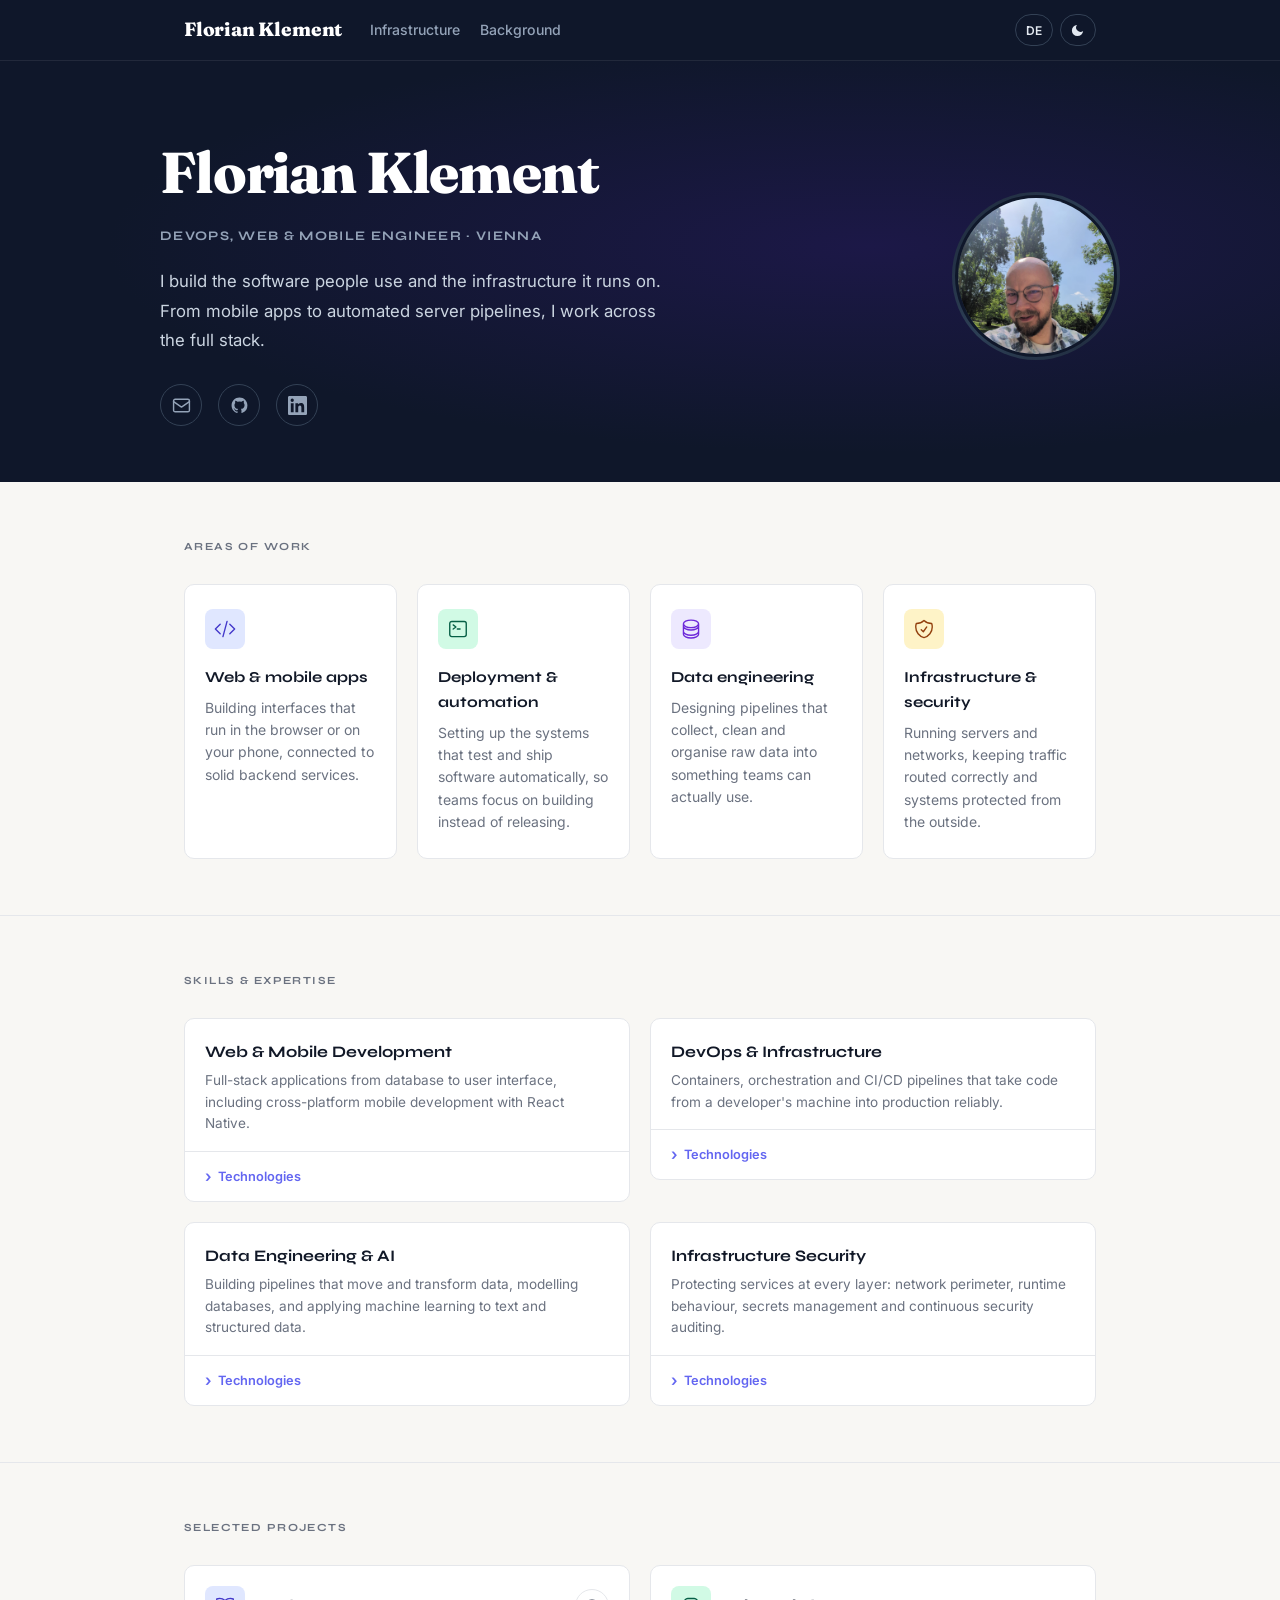
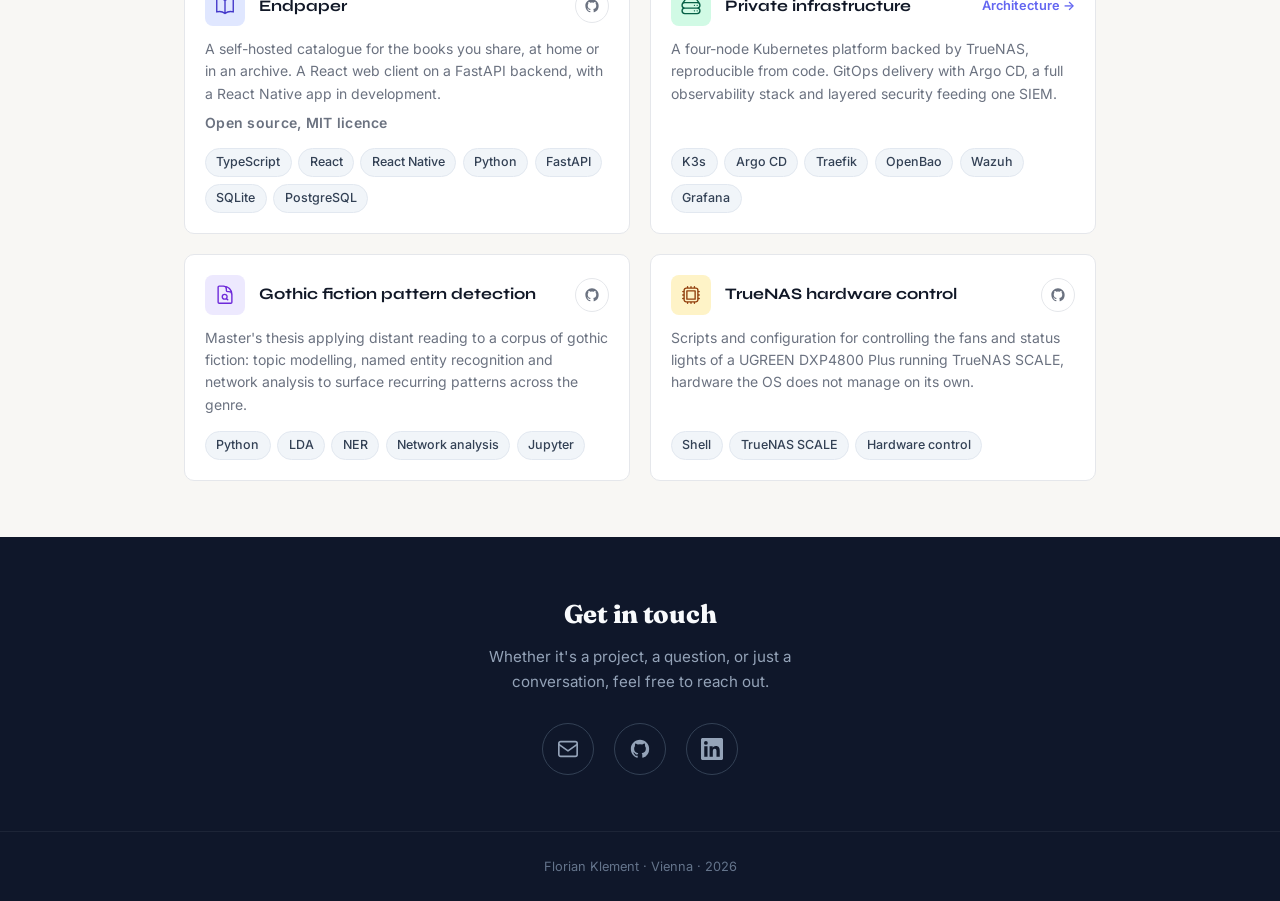
==== commit bcb6652c: "lizenz" ====
--- a/index.html
+++ b/index.html
@@ -136,6 +136,7 @@
                 <span class="tag">TypeScript</span>
                 <span class="tag">JavaScript</span>
                 <span class="tag">Python</span>
+                <span class="tag">Go</span>
                 <span class="tag">SQL</span>
                 <span class="tag">R</span>
                 <span class="tag">Bash</span>
@@ -285,7 +286,6 @@
                 <span class="tag">PostgreSQL</span>
                 <span class="tag">SQL Server</span>
                 <span class="tag">T-SQL</span>
-                <span class="tag">MariaDB</span>
                 <span class="tag">Redis</span>
                 <span class="tag">Data Warehousing</span>
                 <span class="tag">ETL / ELT Pipelines</span>
@@ -393,6 +393,7 @@
           </a>
           </div>
           <p data-i18n="project.endpaper.desc">A self-hosted catalogue for the books you share, at home or in an archive. A React web client on a FastAPI backend, with a React Native app in development.</p>
+          <p class="project-license" data-i18n="project.endpaper.license">Open source, MIT licence</p>
           <div class="tech-list">
             <span class="tag">TypeScript</span>
             <span class="tag">React</span>
--- a/style.css
+++ b/style.css
@@ -534,6 +534,15 @@
   margin-bottom: 0.9rem;
 }
 
+.project-license {
+  font-size: 0.78rem;
+  font-weight: 600;
+  letter-spacing: 0.02em;
+  color: var(--accent);
+}
+
+.project .project-license { margin-top: -0.5rem; margin-bottom: 0.9rem; }
+
 .project .tech-list { margin-top: auto; margin-bottom: 0; }
 
 .contact-section {
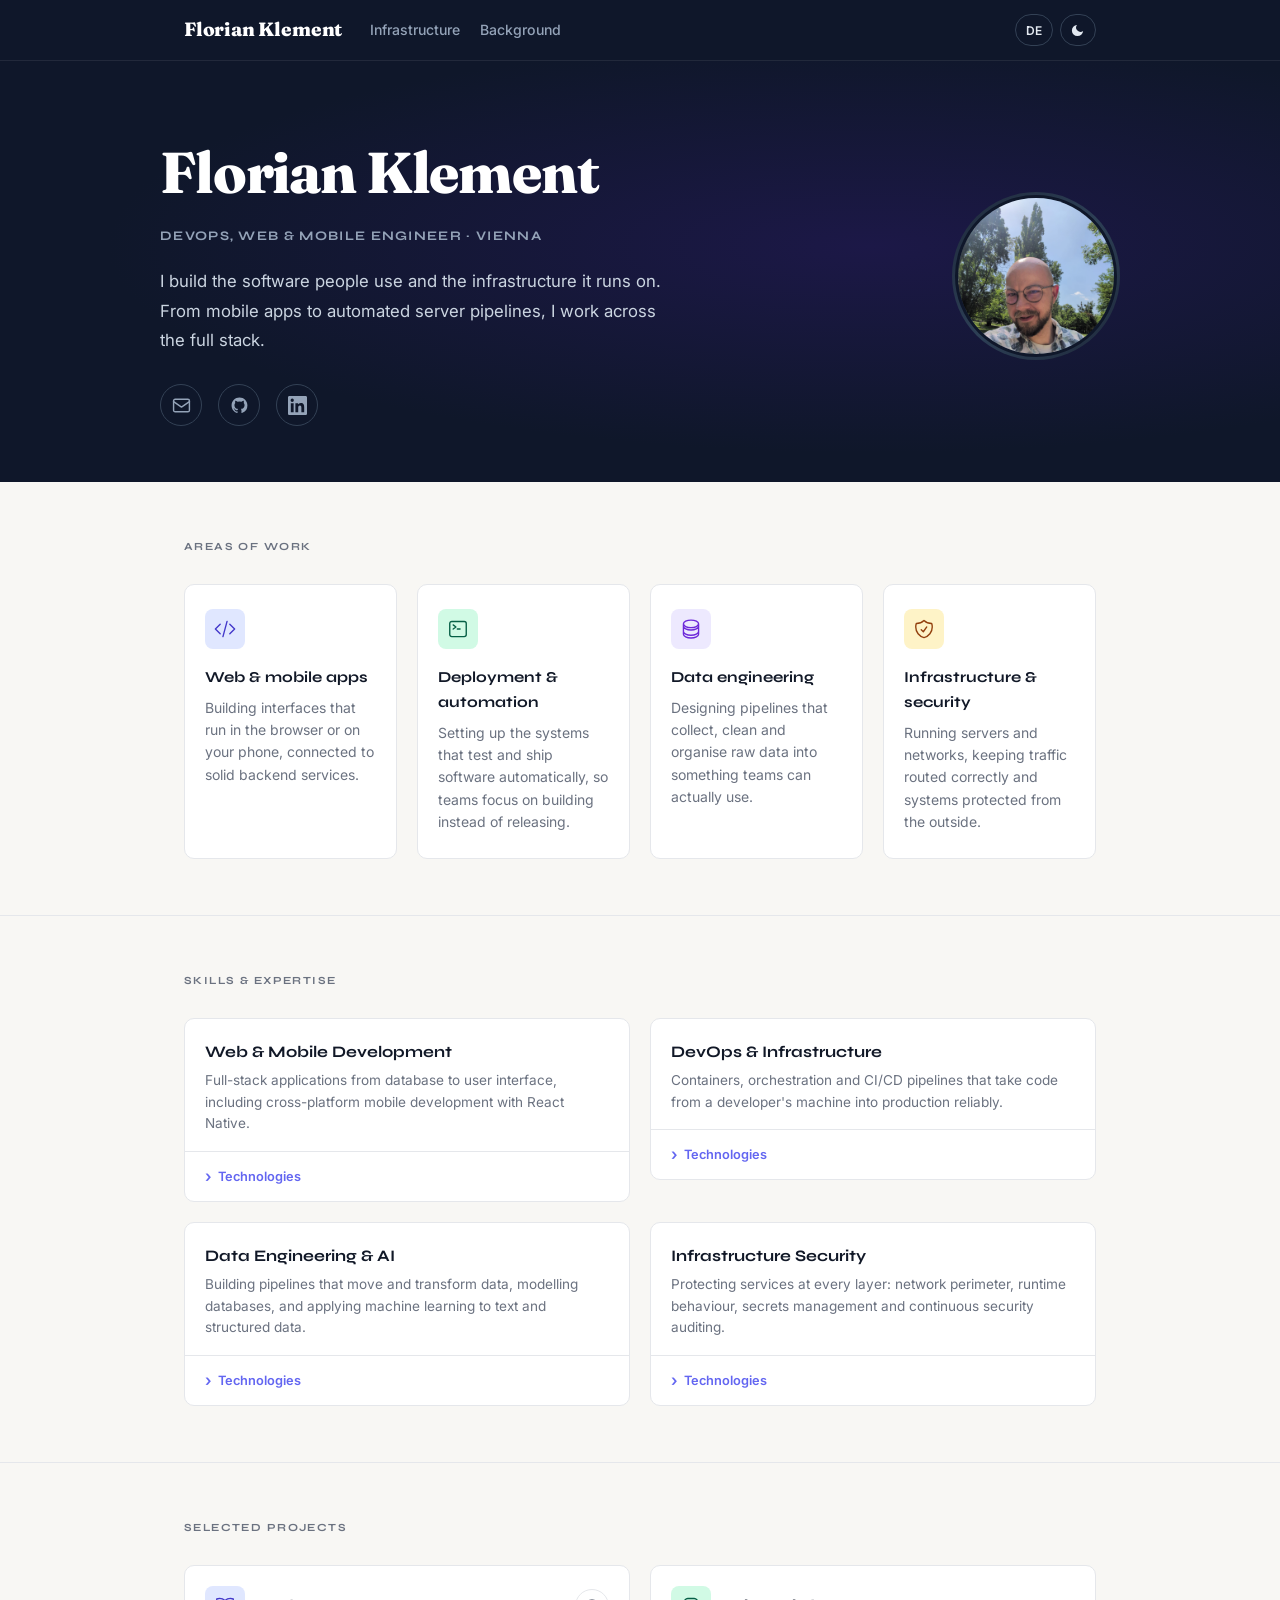
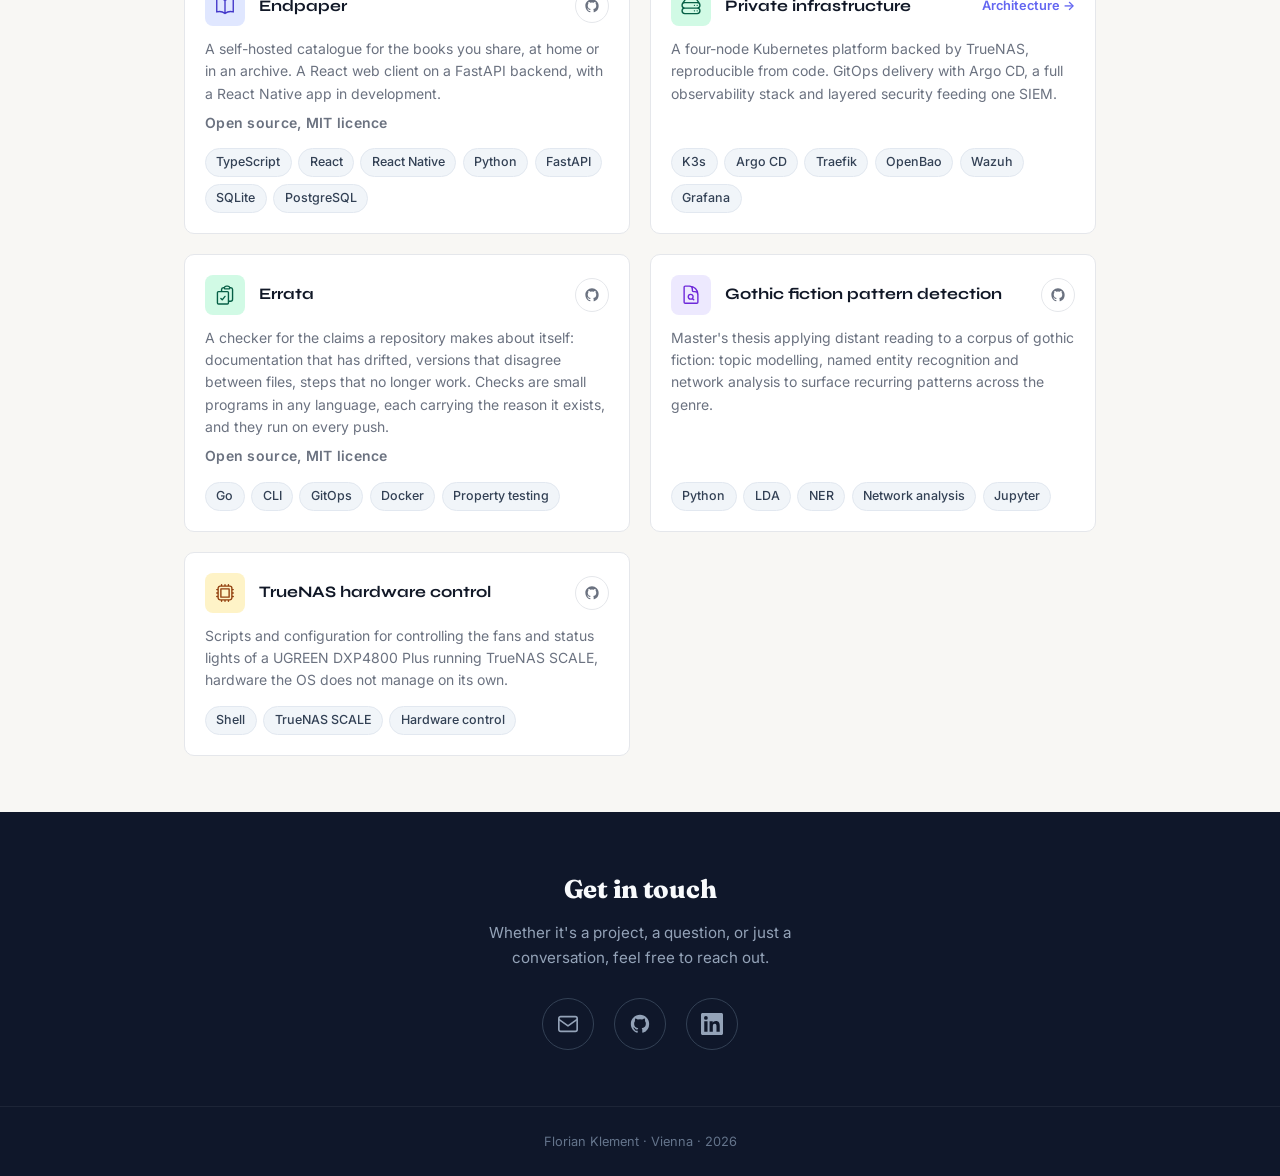
==== commit bd757da8: "go + errata" ====
--- a/index.html
+++ b/index.html
@@ -8,7 +8,7 @@
   <link rel="preconnect" href="https://fonts.googleapis.com" />
   <link rel="preconnect" href="https://fonts.gstatic.com" crossorigin />
   <link href="https://fonts.googleapis.com/css2?family=Inter:wght@400;500;600;700&family=Syne:wght@700;800&family=Fraunces:opsz,wght@9..144,800&display=swap" rel="stylesheet" />
-  <link rel="stylesheet" href="style.css?v=14" />
+  <link rel="stylesheet" href="style.css?v=16" />
 </head>
 <body>
 
@@ -428,6 +428,29 @@
 
         <div class="project">
           <div class="project-head">
+          <div class="card-icon green">
+            <svg viewBox="0 0 24 24" fill="none" stroke="currentColor" stroke-width="1.5" stroke-linecap="round" stroke-linejoin="round">
+              <path d="M11.35 3.836c-.065.21-.1.433-.1.664 0 .414.336.75.75.75h4.5a.75.75 0 0 0 .75-.75 2.25 2.25 0 0 0-.1-.664m-5.8 0A2.251 2.251 0 0 1 13.5 2.25H15c1.012 0 1.867.668 2.15 1.586m-5.8 0c-.376.023-.75.05-1.124.08C9.095 4.01 8.25 4.973 8.25 6.108V8.25m8.9-4.414c.376.023.75.05 1.124.08 1.131.094 1.976 1.057 1.976 2.192V16.5A2.25 2.25 0 0 1 18 18.75h-2.25m-7.5-10.5H4.875c-.621 0-1.125.504-1.125 1.125v11.25c0 .621.504 1.125 1.125 1.125h9.75c.621 0 1.125-.504 1.125-1.125V18.75m-7.5-10.5h6.375c.621 0 1.125.504 1.125 1.125v9.375m-8.25-3 1.5 1.5 3-3.75"/>
+            </svg>
+          </div>
+            <h3>Errata</h3>
+          <a class="project-link" href="https://github.com/f-klement/errata" target="_blank" rel="noopener" aria-label="Errata on GitHub">
+            <svg viewBox="0 0 24 24" fill="currentColor"><path d="M12 2C6.477 2 2 6.484 2 12.017c0 4.425 2.865 8.18 6.839 9.504.5.092.682-.217.682-.483 0-.237-.008-.868-.013-1.703-2.782.605-3.369-1.343-3.369-1.343-.454-1.158-1.11-1.466-1.11-1.466-.908-.62.069-.608.069-.608 1.003.07 1.531 1.032 1.531 1.032.892 1.53 2.341 1.088 2.91.832.092-.647.35-1.088.636-1.338-2.22-.253-4.555-1.113-4.555-4.951 0-1.093.39-1.988 1.029-2.688-.103-.253-.446-1.272.098-2.65 0 0 .84-.27 2.75 1.026A9.564 9.564 0 0 1 12 6.844a9.59 9.59 0 0 1 2.504.337c1.909-1.296 2.747-1.027 2.747-1.027.546 1.379.202 2.398.1 2.651.64.7 1.028 1.595 1.028 2.688 0 3.848-2.339 4.695-4.566 4.943.359.309.678.92.678 1.855 0 1.338-.012 2.419-.012 2.747 0 .268.18.58.688.482A10.02 10.02 0 0 0 22 12.017C22 6.484 17.522 2 12 2z"/></svg>
+          </a>
+          </div>
+          <p data-i18n="project.errata.desc">A checker for the claims a repository makes about itself: documentation that has drifted, versions that disagree between files, steps that no longer work. Checks are small programs in any language, each carrying the reason it exists, and they run on every push.</p>
+          <p class="project-license" data-i18n="project.errata.license">Open source, MIT licence</p>
+          <div class="tech-list">
+            <span class="tag">Go</span>
+            <span class="tag">CLI</span>
+            <span class="tag">GitOps</span>
+            <span class="tag">Docker</span>
+            <span class="tag">Property testing</span>
+          </div>
+        </div>
+
+        <div class="project">
+          <div class="project-head">
           <div class="card-icon purple">
             <svg viewBox="0 0 24 24" fill="none" stroke="currentColor" stroke-width="1.5" stroke-linecap="round" stroke-linejoin="round">
               <path d="M19.5 14.25v-2.625a3.375 3.375 0 0 0-3.375-3.375h-1.5A1.125 1.125 0 0 1 13.5 7.125v-1.5a3.375 3.375 0 0 0-3.375-3.375H8.25m5.231 13.481L15 17.25m-4.5-15H5.625c-.621 0-1.125.504-1.125 1.125v16.5c0 .621.504 1.125 1.125 1.125h12.75c.621 0 1.125-.504 1.125-1.125V11.25a9 9 0 0 0-9-9Zm3.75 11.625a2.625 2.625 0 1 1-5.25 0 2.625 2.625 0 0 1 5.25 0Z"/>
@@ -502,6 +525,6 @@
   <span data-i18n="footer">Florian Klement · Vienna · 2026</span>
 </footer>
 
-<script src="main.js?v=14"></script>
+<script src="main.js?v=16"></script>
 </body>
 </html>
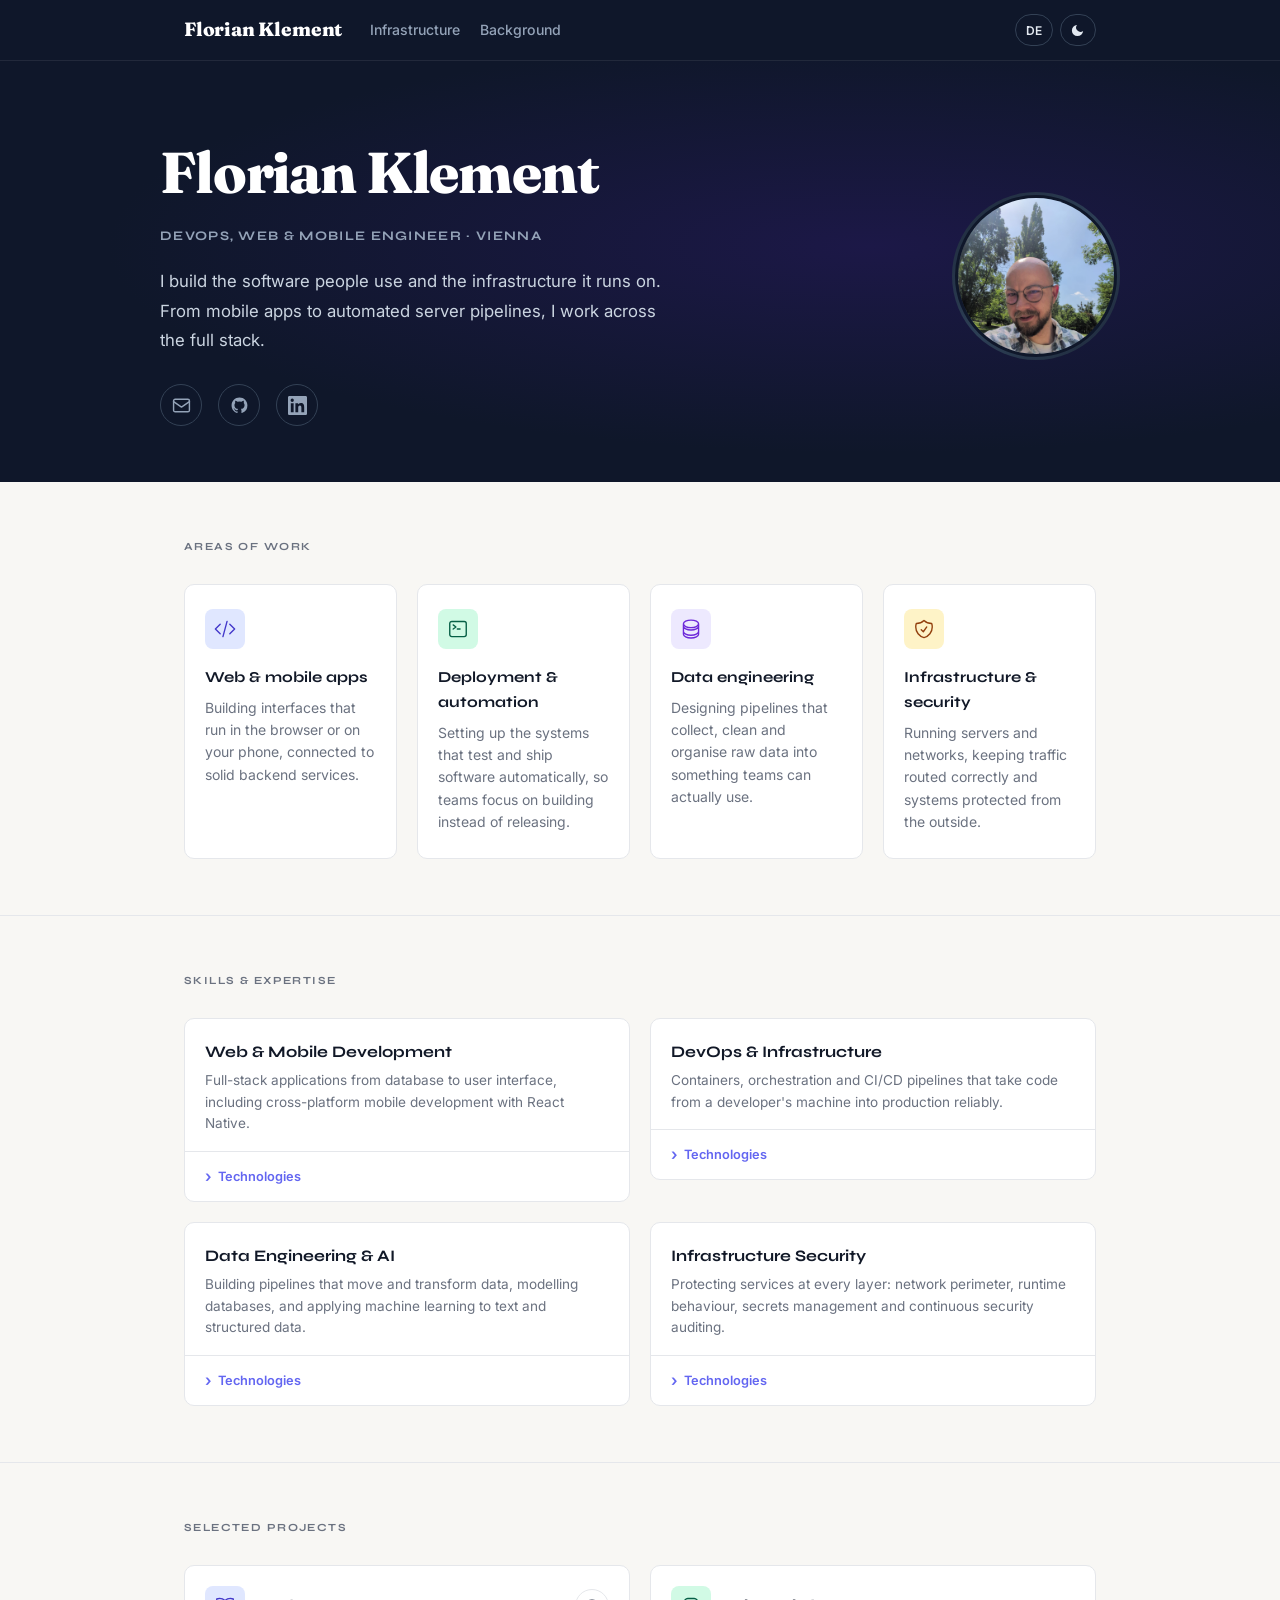
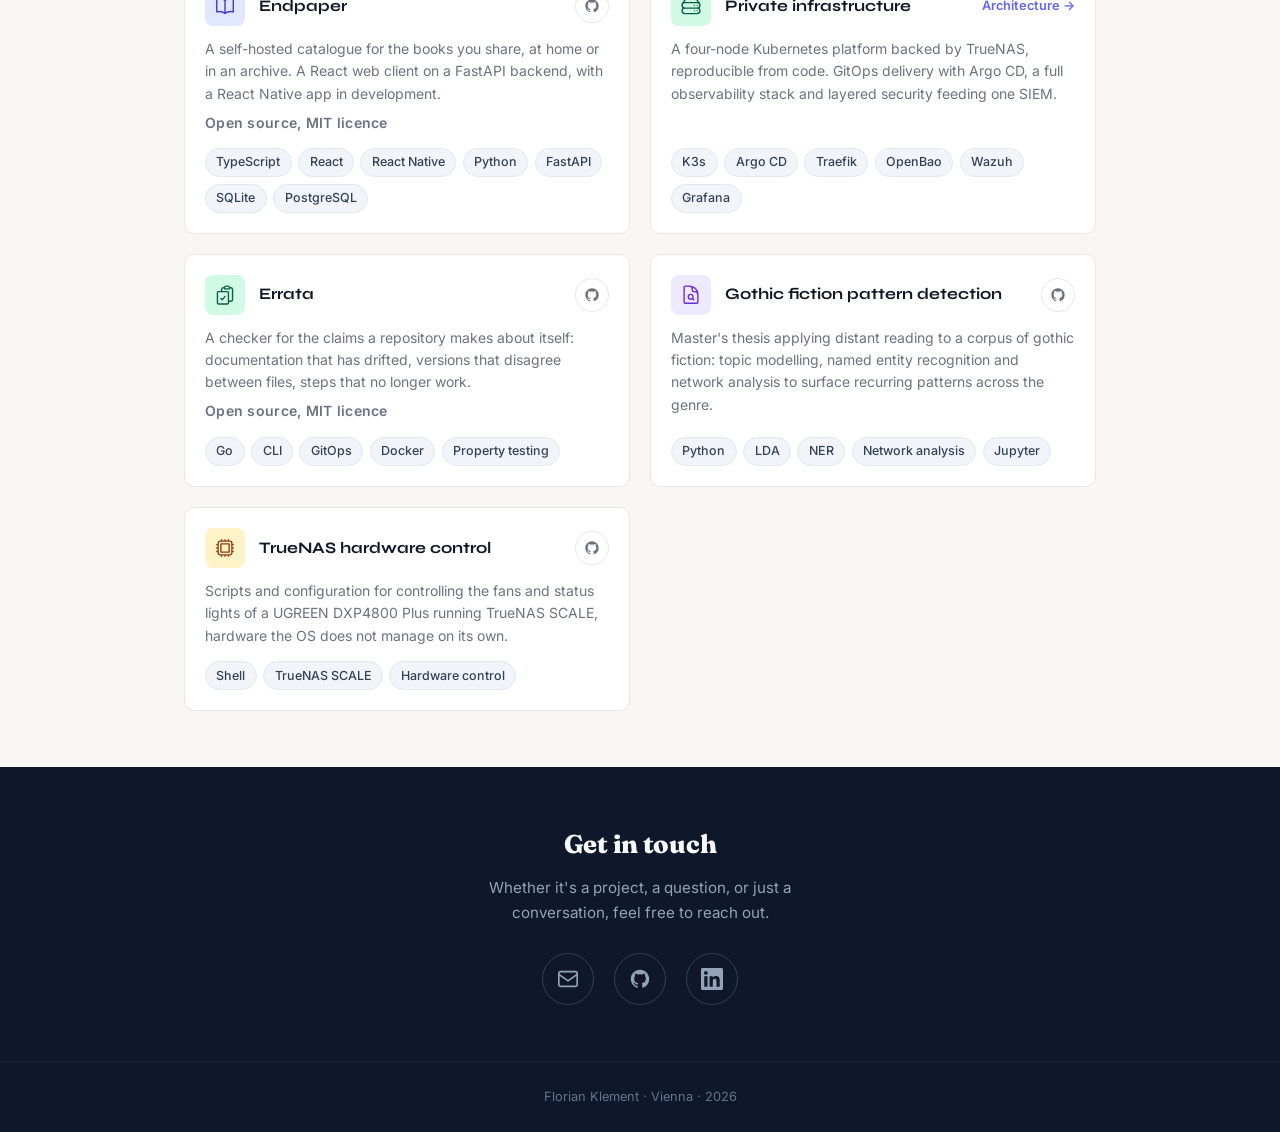
==== commit e72b8a1d: "go + errata" ====
--- a/index.html
+++ b/index.html
@@ -438,7 +438,7 @@
             <svg viewBox="0 0 24 24" fill="currentColor"><path d="M12 2C6.477 2 2 6.484 2 12.017c0 4.425 2.865 8.18 6.839 9.504.5.092.682-.217.682-.483 0-.237-.008-.868-.013-1.703-2.782.605-3.369-1.343-3.369-1.343-.454-1.158-1.11-1.466-1.11-1.466-.908-.62.069-.608.069-.608 1.003.07 1.531 1.032 1.531 1.032.892 1.53 2.341 1.088 2.91.832.092-.647.35-1.088.636-1.338-2.22-.253-4.555-1.113-4.555-4.951 0-1.093.39-1.988 1.029-2.688-.103-.253-.446-1.272.098-2.65 0 0 .84-.27 2.75 1.026A9.564 9.564 0 0 1 12 6.844a9.59 9.59 0 0 1 2.504.337c1.909-1.296 2.747-1.027 2.747-1.027.546 1.379.202 2.398.1 2.651.64.7 1.028 1.595 1.028 2.688 0 3.848-2.339 4.695-4.566 4.943.359.309.678.92.678 1.855 0 1.338-.012 2.419-.012 2.747 0 .268.18.58.688.482A10.02 10.02 0 0 0 22 12.017C22 6.484 17.522 2 12 2z"/></svg>
           </a>
           </div>
-          <p data-i18n="project.errata.desc">A checker for the claims a repository makes about itself: documentation that has drifted, versions that disagree between files, steps that no longer work. Checks are small programs in any language, each carrying the reason it exists, and they run on every push.</p>
+          <p data-i18n="project.errata.desc">A checker for the claims a repository makes about itself: documentation that has drifted, versions that disagree between files, steps that no longer work.</p>
           <p class="project-license" data-i18n="project.errata.license">Open source, MIT licence</p>
           <div class="tech-list">
             <span class="tag">Go</span>
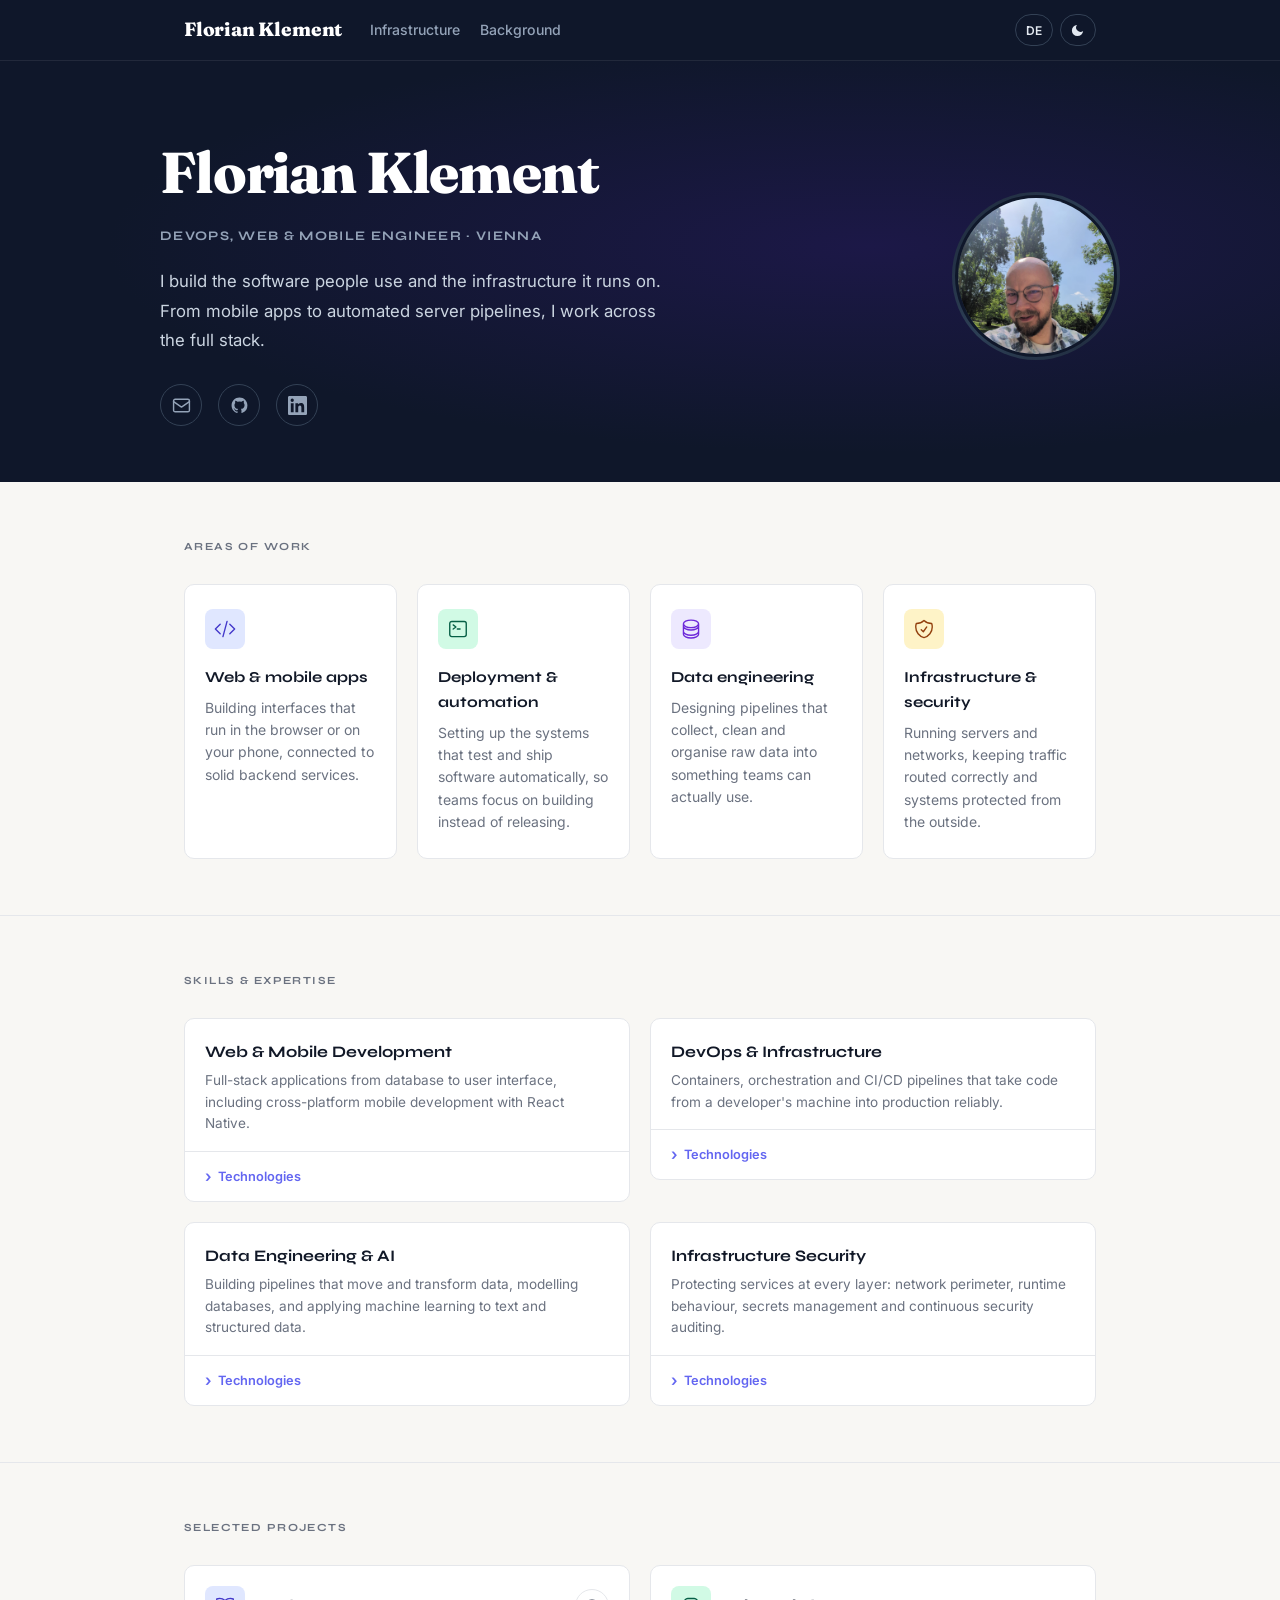
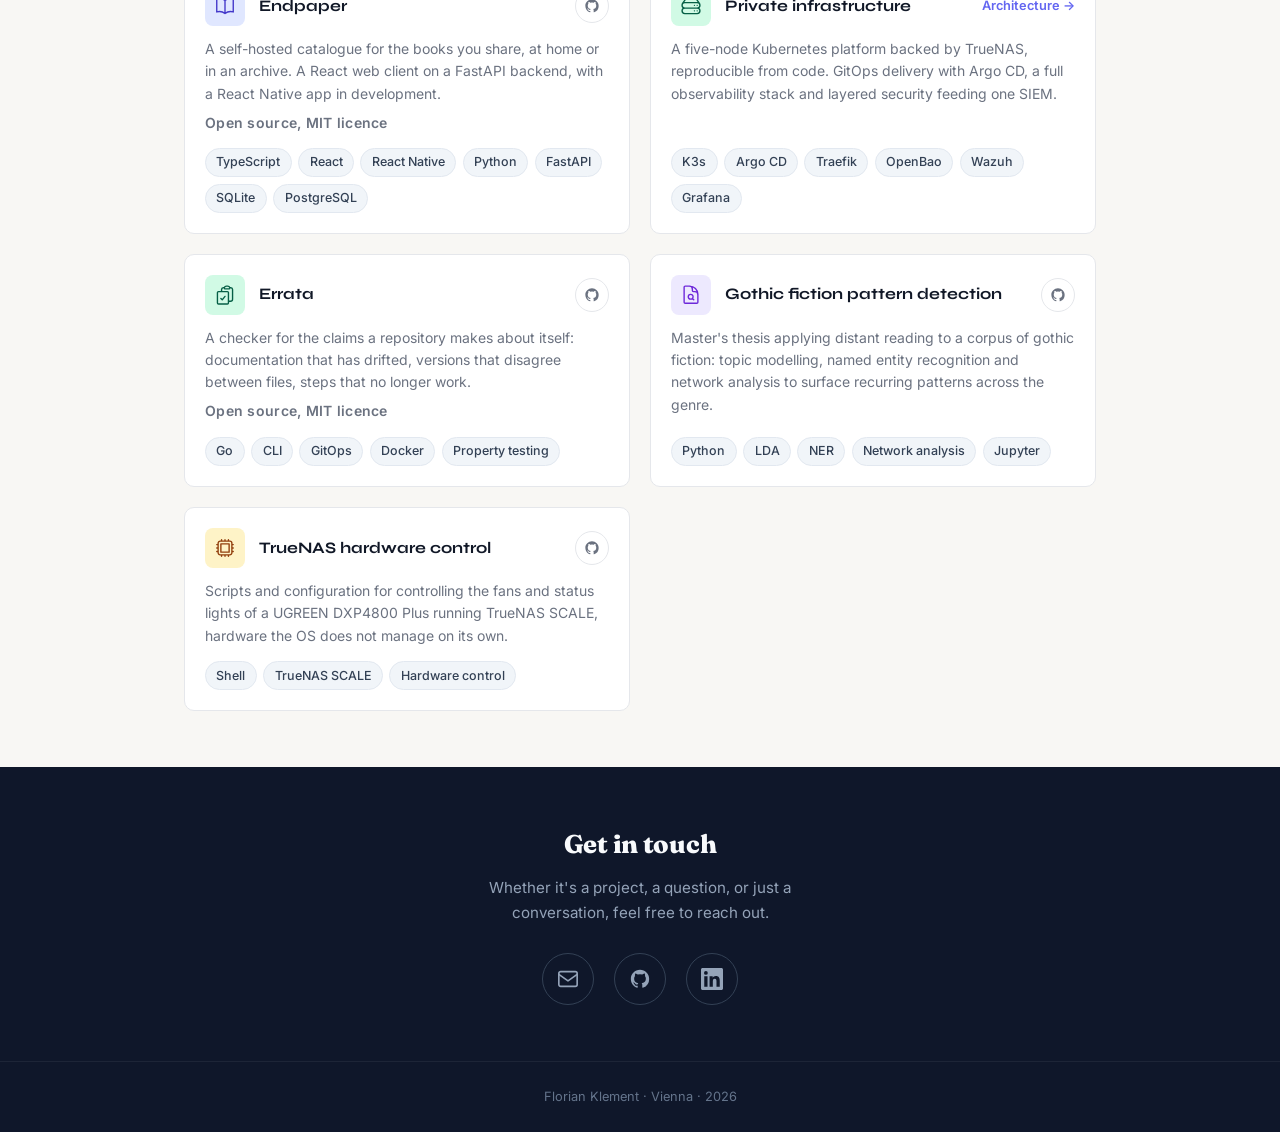
==== commit 8af49034: "extra ndoe" ====
--- a/index.html
+++ b/index.html
@@ -8,7 +8,7 @@
   <link rel="preconnect" href="https://fonts.googleapis.com" />
   <link rel="preconnect" href="https://fonts.gstatic.com" crossorigin />
   <link href="https://fonts.googleapis.com/css2?family=Inter:wght@400;500;600;700&family=Syne:wght@700;800&family=Fraunces:opsz,wght@9..144,800&display=swap" rel="stylesheet" />
-  <link rel="stylesheet" href="style.css?v=16" />
+  <link rel="stylesheet" href="style.css?v=17" />
 </head>
 <body>
 
@@ -415,7 +415,7 @@
             <h3 data-i18n="project.infra.title">Private infrastructure</h3>
           <a class="project-more" href="infra.html" data-i18n="project.more">Architecture &rarr;</a>
           </div>
-          <p data-i18n="project.infra.desc">A four-node Kubernetes platform backed by TrueNAS, reproducible from code. GitOps delivery with Argo CD, a full observability stack and layered security feeding one SIEM.</p>
+          <p data-i18n="project.infra.desc">A five-node Kubernetes platform backed by TrueNAS, reproducible from code. GitOps delivery with Argo CD, a full observability stack and layered security feeding one SIEM.</p>
           <div class="tech-list">
             <span class="tag">K3s</span>
             <span class="tag">Argo CD</span>
@@ -525,6 +525,6 @@
   <span data-i18n="footer">Florian Klement · Vienna · 2026</span>
 </footer>
 
-<script src="main.js?v=16"></script>
+<script src="main.js?v=17"></script>
 </body>
 </html>
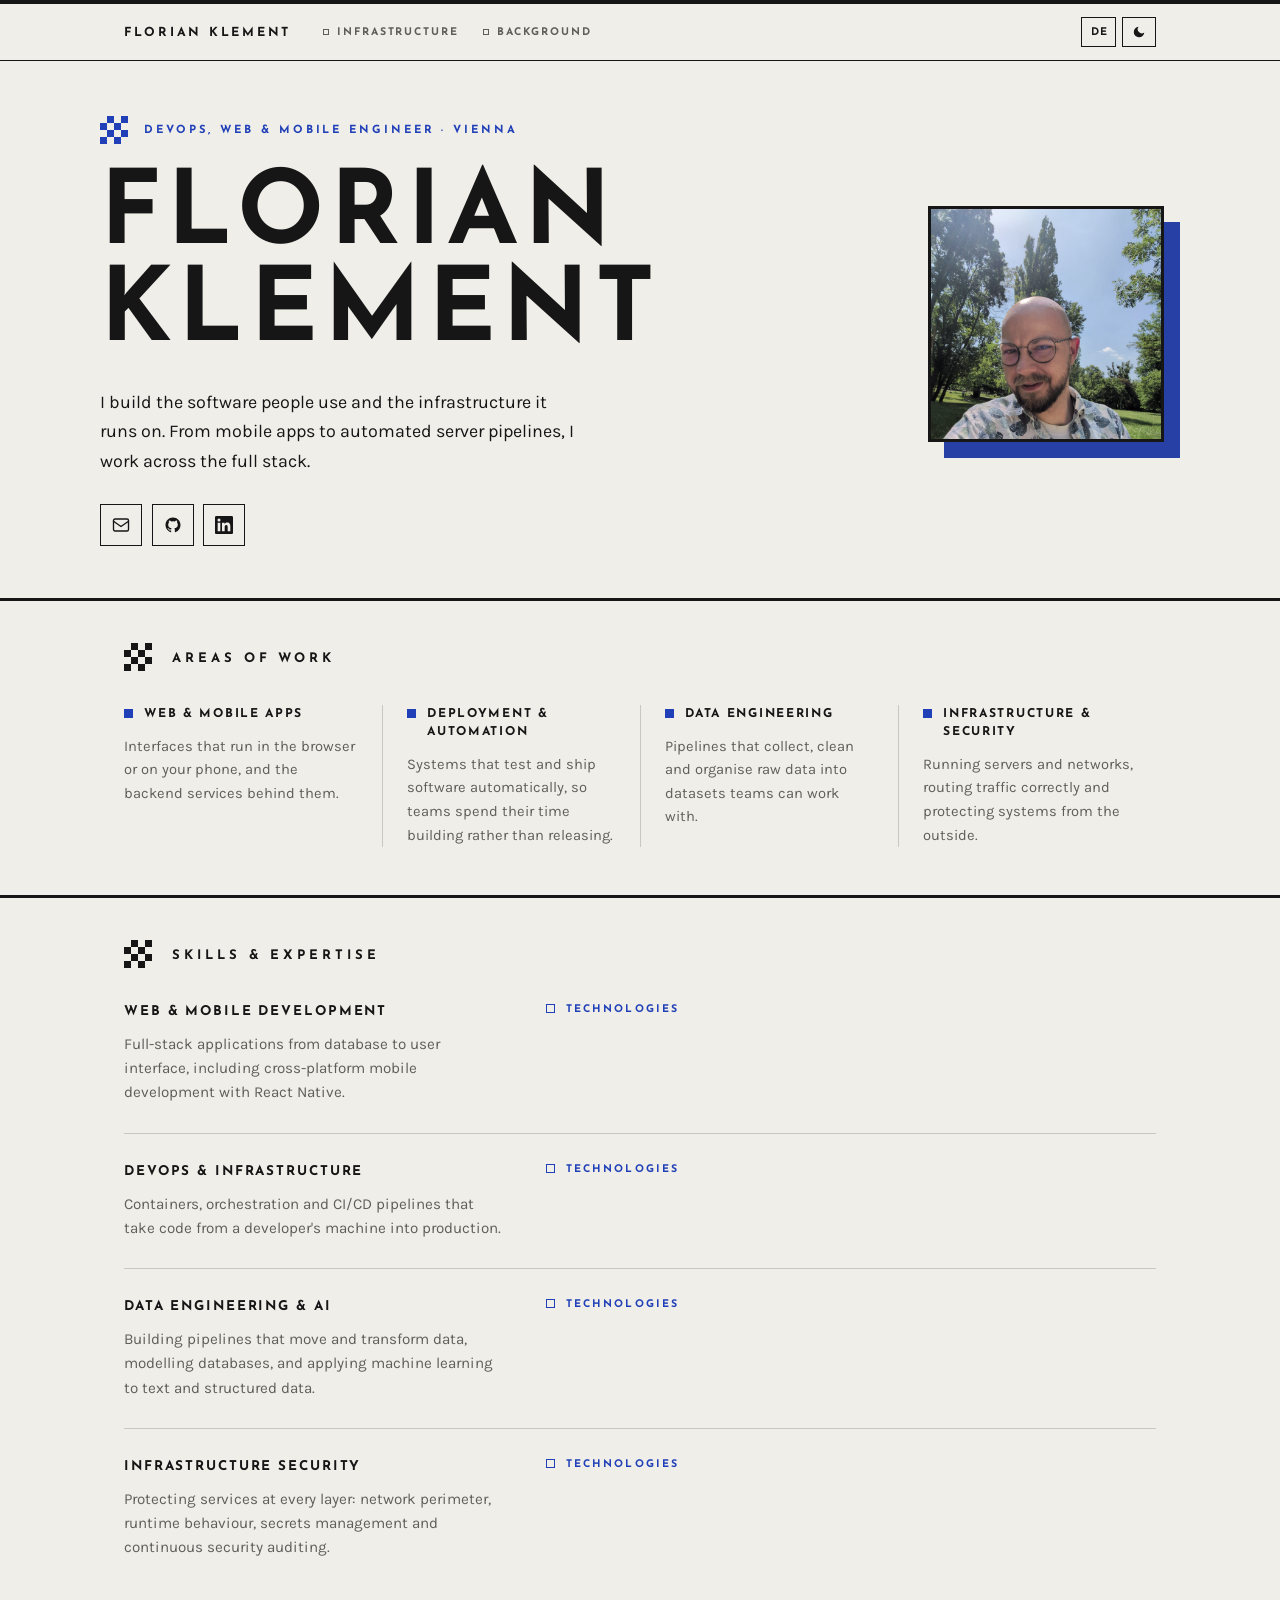
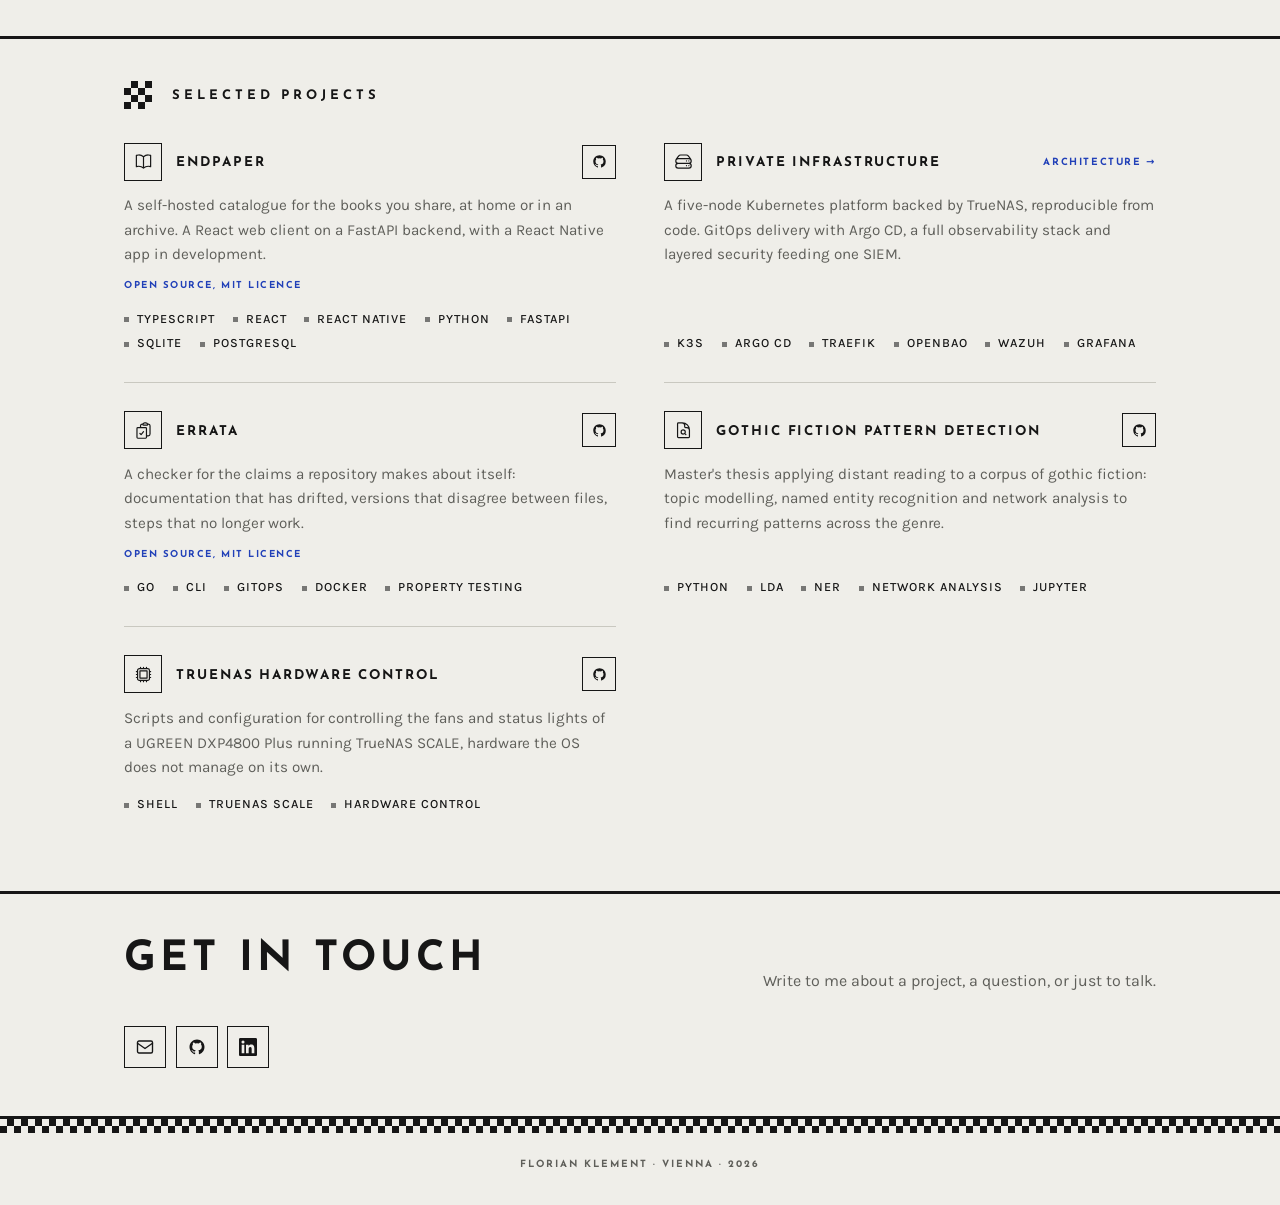
==== commit d27fef3c: "redesign and text rewrites" ====
--- a/index.html
+++ b/index.html
@@ -4,11 +4,11 @@
   <meta charset="UTF-8" />
   <meta name="viewport" content="width=device-width, initial-scale=1.0" />
   <title>Florian Klement · DevOps, Web &amp; Mobile Engineer</title>
-  <link rel="icon" href="data:image/svg+xml,<svg xmlns='http://www.w3.org/2000/svg' viewBox='0 0 32 32'><rect width='32' height='32' rx='8' fill='%230f172a'/><path fill='%23ffffff' transform='translate(-1.2 1.05)' d='M25 14.5a6.5 6.5 0 0 0-12.7-2A5 5 0 1 0 8 22h17a4.5 4.5 0 0 0 0-9z'/></svg>" />
+  <link rel="icon" href="data:image/svg+xml,<svg xmlns='http://www.w3.org/2000/svg' viewBox='0 0 32 32'><rect width='32' height='32' fill='%23efeee9'/><path fill='%232140b8' d='M0 0h8v8H0zM16 0h8v8h-8zM8 8h8v8H8zM24 8h8v8h-8zM0 16h8v8H0zM16 16h8v8h-8zM8 24h8v8H8zM24 24h8v8h-8z'/></svg>" />
   <link rel="preconnect" href="https://fonts.googleapis.com" />
   <link rel="preconnect" href="https://fonts.gstatic.com" crossorigin />
-  <link href="https://fonts.googleapis.com/css2?family=Inter:wght@400;500;600;700&family=Syne:wght@700;800&family=Fraunces:opsz,wght@9..144,800&display=swap" rel="stylesheet" />
-  <link rel="stylesheet" href="style.css?v=17" />
+  <link href="https://fonts.googleapis.com/css2?family=Josefin+Sans:wght@400;700&family=Karla:wght@400;500;700&display=swap" rel="stylesheet" />
+  <link rel="stylesheet" href="style.css?v=18" />
 </head>
 <body>
 
@@ -44,7 +44,7 @@
 <header class="hero">
   <div class="hero-inner">
     <div class="hero-text">
-      <h1>Florian Klement</h1>
+      <h1><span>Florian</span><span>Klement</span></h1>
       <p class="subtitle" data-i18n="subtitle">DevOps, Web &amp; Mobile Engineer · Vienna</p>
       <p class="tagline" data-i18n="tagline">I build the software people use and the infrastructure it runs on. From mobile apps to automated server pipelines, I work across the full stack.</p>
       <div class="icon-links">
@@ -79,40 +79,20 @@
       <p class="section-label" data-i18n="section.areas">Areas of work</p>
       <div class="cards">
         <div class="card">
-          <div class="card-icon blue">
-            <svg viewBox="0 0 24 24" fill="none" stroke="currentColor" stroke-width="1.5" stroke-linecap="round" stroke-linejoin="round">
-              <path d="M17.25 6.75 22.5 12l-5.25 5.25m-10.5 0L1.5 12l5.25-5.25m7.5-3-4.5 16.5"/>
-            </svg>
-          </div>
           <h3 data-i18n="card.apps.title">Web &amp; mobile apps</h3>
-          <p data-i18n="card.apps.desc">Building interfaces that run in the browser or on your phone, connected to solid backend services.</p>
+          <p data-i18n="card.apps.desc">Interfaces that run in the browser or on your phone, and the backend services behind them.</p>
         </div>
         <div class="card">
-          <div class="card-icon green">
-            <svg viewBox="0 0 24 24" fill="none" stroke="currentColor" stroke-width="1.5" stroke-linecap="round" stroke-linejoin="round">
-              <path d="m6.75 7.5 3 2.25-3 2.25m4.5 0h3m-9 8.25h13.5A2.25 2.25 0 0 0 21 18V6a2.25 2.25 0 0 0-2.25-2.25H5.25A2.25 2.25 0 0 0 3 6v12a2.25 2.25 0 0 0 2.25 2.25Z"/>
-            </svg>
-          </div>
           <h3 data-i18n="card.deploy.title">Deployment &amp; automation</h3>
-          <p data-i18n="card.deploy.desc">Setting up the systems that test and ship software automatically, so teams focus on building instead of releasing.</p>
+          <p data-i18n="card.deploy.desc">Systems that test and ship software automatically, so teams spend their time building rather than releasing.</p>
         </div>
         <div class="card">
-          <div class="card-icon purple">
-            <svg viewBox="0 0 24 24" fill="none" stroke="currentColor" stroke-width="1.5" stroke-linecap="round" stroke-linejoin="round">
-              <path d="M20.25 6.375c0 2.278-3.694 4.125-8.25 4.125S3.75 8.653 3.75 6.375m16.5 0c0-2.278-3.694-4.125-8.25-4.125S3.75 4.097 3.75 6.375m16.5 0v11.25c0 2.278-3.694 4.125-8.25 4.125s-8.25-1.847-8.25-4.125V6.375m16.5 2.625c0 2.278-3.694 4.125-8.25 4.125s-8.25-1.847-8.25-4.125m16.5 5.625c0 2.278-3.694 4.125-8.25 4.125s-8.25-1.847-8.25-4.125"/>
-            </svg>
-          </div>
           <h3 data-i18n="card.data.title">Data engineering</h3>
-          <p data-i18n="card.data.desc">Designing pipelines that collect, clean and organise raw data into something teams can actually use.</p>
+          <p data-i18n="card.data.desc">Pipelines that collect, clean and organise raw data into datasets teams can work with.</p>
         </div>
         <div class="card">
-          <div class="card-icon amber">
-            <svg viewBox="0 0 24 24" fill="none" stroke="currentColor" stroke-width="1.5" stroke-linecap="round" stroke-linejoin="round">
-              <path d="M9 12.75 11.25 15 15 9.75m-3-7.036A11.959 11.959 0 0 1 3.598 6 11.99 11.99 0 0 0 3 9.749c0 5.592 3.824 10.29 9 11.623 5.176-1.332 9-6.03 9-11.622 0-1.31-.21-2.571-.598-3.751h-.152c-3.196 0-6.1-1.248-8.25-3.285Z"/>
-            </svg>
-          </div>
           <h3 data-i18n="card.infra.title">Infrastructure &amp; security</h3>
-          <p data-i18n="card.infra.desc">Running servers and networks, keeping traffic routed correctly and systems protected from the outside.</p>
+          <p data-i18n="card.infra.desc">Running servers and networks, routing traffic correctly and protecting systems from the outside.</p>
         </div>
       </div>
     </div>
@@ -195,7 +175,7 @@
         <div class="skill-block">
           <div class="skill-top">
             <h3 data-i18n="skill.devops.title">DevOps &amp; Infrastructure</h3>
-            <p data-i18n="skill.devops.desc">Containers, orchestration and CI/CD pipelines that take code from a developer's machine into production reliably.</p>
+            <p data-i18n="skill.devops.desc">Containers, orchestration and CI/CD pipelines that take code from a developer's machine into production.</p>
           </div>
           <details>
             <summary data-i18n="details.summary">Technologies</summary>
@@ -461,7 +441,7 @@
             <svg viewBox="0 0 24 24" fill="currentColor"><path d="M12 2C6.477 2 2 6.484 2 12.017c0 4.425 2.865 8.18 6.839 9.504.5.092.682-.217.682-.483 0-.237-.008-.868-.013-1.703-2.782.605-3.369-1.343-3.369-1.343-.454-1.158-1.11-1.466-1.11-1.466-.908-.62.069-.608.069-.608 1.003.07 1.531 1.032 1.531 1.032.892 1.53 2.341 1.088 2.91.832.092-.647.35-1.088.636-1.338-2.22-.253-4.555-1.113-4.555-4.951 0-1.093.39-1.988 1.029-2.688-.103-.253-.446-1.272.098-2.65 0 0 .84-.27 2.75 1.026A9.564 9.564 0 0 1 12 6.844a9.59 9.59 0 0 1 2.504.337c1.909-1.296 2.747-1.027 2.747-1.027.546 1.379.202 2.398.1 2.651.64.7 1.028 1.595 1.028 2.688 0 3.848-2.339 4.695-4.566 4.943.359.309.678.92.678 1.855 0 1.338-.012 2.419-.012 2.747 0 .268.18.58.688.482A10.02 10.02 0 0 0 22 12.017C22 6.484 17.522 2 12 2z"/></svg>
           </a>
           </div>
-          <p data-i18n="project.gothic.desc">Master's thesis applying distant reading to a corpus of gothic fiction: topic modelling, named entity recognition and network analysis to surface recurring patterns across the genre.</p>
+          <p data-i18n="project.gothic.desc">Master's thesis applying distant reading to a corpus of gothic fiction: topic modelling, named entity recognition and network analysis to find recurring patterns across the genre.</p>
           <div class="tech-list">
             <span class="tag">Python</span>
             <span class="tag">LDA</span>
@@ -497,7 +477,7 @@
   <section class="contact-section">
     <div class="container">
       <h2 data-i18n="contact.title">Get in touch</h2>
-      <p class="contact-desc" data-i18n="contact.desc">Whether it's a project, a question, or just a conversation, feel free to reach out.</p>
+      <p class="contact-desc" data-i18n="contact.desc">Write to me about a project, a question, or just to talk.</p>
       <div class="contact-icon-links">
         <a class="contact-icon-link" href="mailto:florian.klement@gmx.net" aria-label="Email">
           <svg viewBox="0 0 24 24" fill="none" stroke="currentColor" stroke-width="1.8" stroke-linecap="round" stroke-linejoin="round">
@@ -525,6 +505,6 @@
   <span data-i18n="footer">Florian Klement · Vienna · 2026</span>
 </footer>
 
-<script src="main.js?v=17"></script>
+<script src="main.js?v=18"></script>
 </body>
 </html>
--- a/style.css
+++ b/style.css
@@ -1,162 +1,149 @@
 *, *::before, *::after { box-sizing: border-box; margin: 0; padding: 0; }
 
+/* Secession: heavy rules, a 4x4 checker as the section mark, uppercase Josefin Sans
+   display type, Karla body, one cobalt accent on stone. No cards, no shadows. */
+
 :root {
-  --bg:               #f8f7f4;
-  --surface:          #ffffff;
-  --hero-bg:          #0f172a;
-  --accent:           #6366f1;
-  --accent-d:         #4f46e5;
-  --text:             #111827;
-  --muted:            #6b7280;
-  --border:           #e5e7eb;
-  --tag-bg:           #f1f5f9;
-  --tag-border:       #e2e8f0;
-  --tag-text:         #334155;
-  --ctrl-bg:          rgba(15,23,42,0.75);
-  --ctrl-text:        #e2e8f0;
-  --ctrl-border:      #334155;
-  --icon-blue:        #e0e7ff;
-  --icon-blue-color:  #4338ca;
-  --icon-green:       #d1fae5;
-  --icon-green-color: #065f46;
-  --icon-purple:      #ede9fe;
-  --icon-purple-color:#6d28d9;
-  --icon-amber:       #fef3c7;
-  --icon-amber-color: #92400e;
-  --card-shadow:      0 8px 28px rgba(99,102,241,0.11);
-  --radius:           10px;
+  --bg:         #efeee9;
+  --surface:    #f7f6f2;
+  --text:       #161616;
+  --muted:      #5f5f5a;
+  --rule:       #161616;
+  --hair:       #c9c8c0;
+  --accent:     #2140b8;
+  --accent-d:   #182f8a;
+  --on-accent:  #ffffff;
+  --display:    'Josefin Sans', 'Futura', 'Century Gothic', system-ui, sans-serif;
+  --body:       'Karla', system-ui, -apple-system, "Segoe UI", sans-serif;
+  /* Josefin Sans caps sit 0.135em above the centre of their line box. */
+  --jo: 0.135em;
+  --checker: conic-gradient(var(--rule) 25%, transparent 0 50%, var(--rule) 0 75%, transparent 0);
+  --checker-accent: conic-gradient(var(--accent) 25%, transparent 0 50%, var(--accent) 0 75%, transparent 0);
 }
 
 [data-theme="dark"] {
-  --bg:               #0f172a;
-  --surface:          #1e293b;
-  --hero-bg:          #020617;
-  --accent:           #818cf8;
-  --accent-d:         #6366f1;
-  --text:             #e2e8f0;
-  --muted:            #94a3b8;
-  --border:           #334155;
-  --tag-bg:           #0f172a;
-  --tag-border:       #334155;
-  --tag-text:         #cbd5e1;
-  --ctrl-bg:          rgba(2,6,23,0.85);
-  --ctrl-text:        #e2e8f0;
-  --ctrl-border:      #475569;
-  --icon-blue:        #1e1b4b;
-  --icon-blue-color:  #a5b4fc;
-  --icon-green:       #064e3b;
-  --icon-green-color: #6ee7b7;
-  --icon-purple:      #2e1065;
-  --icon-purple-color:#c4b5fd;
-  --icon-amber:       #451a03;
-  --icon-amber-color: #fcd34d;
-  --card-shadow:      0 8px 28px rgba(0,0,0,0.4);
+  --bg:         #141414;
+  --surface:    #1b1b1b;
+  --text:       #ebe9e2;
+  --muted:      #a19f97;
+  --rule:       #ebe9e2;
+  --hair:       #353533;
+  --accent:     #8aa0ff;
+  --accent-d:   #aab9ff;
+  --on-accent:  #141414;
+  color-scheme: dark;
 }
 
 @media (prefers-color-scheme: dark) {
   :root:not([data-theme="light"]) {
-    --bg:               #0f172a;
-    --surface:          #1e293b;
-    --hero-bg:          #020617;
-    --accent:           #818cf8;
-    --accent-d:         #6366f1;
-    --text:             #e2e8f0;
-    --muted:            #94a3b8;
-    --border:           #334155;
-    --tag-bg:           #0f172a;
-    --tag-border:       #334155;
-    --tag-text:         #cbd5e1;
-    --ctrl-bg:          rgba(2,6,23,0.85);
-    --ctrl-text:        #e2e8f0;
-    --ctrl-border:      #475569;
-    --icon-blue:        #1e1b4b;
-    --icon-blue-color:  #a5b4fc;
-    --icon-green:       #064e3b;
-    --icon-green-color: #6ee7b7;
-    --icon-purple:      #2e1065;
-    --icon-purple-color:#c4b5fd;
-    --icon-amber:       #451a03;
-    --icon-amber-color: #fcd34d;
-    --card-shadow:      0 8px 28px rgba(0,0,0,0.4);
+    --bg:         #141414;
+    --surface:    #1b1b1b;
+    --text:       #ebe9e2;
+    --muted:      #a19f97;
+    --rule:       #ebe9e2;
+    --hair:       #353533;
+    --accent:     #8aa0ff;
+    --accent-d:   #aab9ff;
+    --on-accent:  #141414;
+    color-scheme: dark;
   }
 }
 
-html {
-  scroll-behavior: smooth;
-}
+html { scroll-behavior: smooth; }
 
 body {
-  font-family: 'Inter', system-ui, -apple-system, "Segoe UI", sans-serif;
+  font-family: var(--body);
   background: var(--bg);
   color: var(--text);
-  line-height: 1.65;
+  font-size: 16px;
+  line-height: 1.6;
   transition: background 0.2s, color 0.2s;
 }
 
-
 * { overflow-wrap: break-word; min-width: 0; }
+
+a { color: inherit; }
+
+/* ---------- display type helpers ---------- */
+
+.label {
+  font-family: var(--display);
+  font-weight: 700;
+  text-transform: uppercase;
+  letter-spacing: 0.2em;
+  line-height: 1.4;
+}
+
+/* ---------- top bar ---------- */
 
 .topbar {
   position: sticky;
   top: 0;
   z-index: 200;
-  background: var(--hero-bg);
-  border-bottom: 1px solid rgba(255,255,255,0.08);
+  background: var(--bg);
+  border-top: 4px solid var(--rule);
+  border-bottom: 1px solid var(--rule);
 }
 
 .topbar-inner {
-  max-width: 960px;
+  max-width: 1080px;
   margin: 0 auto;
   padding: 0 1.5rem;
-  height: 60px;
-  display: flex;
-  align-items: center;
-  gap: 1.75rem;
+  height: 56px;
+  display: flex;
+  align-items: center;
+  gap: 2rem;
 }
 
 .brand {
-  font-family: 'Fraunces', Georgia, serif;
-  font-size: 1.2rem;
-  font-weight: 800;
-  letter-spacing: -0.01em;
+  font-family: var(--display);
+  font-weight: 700;
+  text-transform: uppercase;
+  letter-spacing: 0.22em;
+  font-size: 0.78rem;
   line-height: 1;
-  color: #fff;
+  padding-top: calc(2 * var(--jo));
+  color: var(--text);
   text-decoration: none;
   white-space: nowrap;
   flex-shrink: 0;
-  transition: color 0.15s;
 }
 
 .brand:hover { color: var(--accent); }
 
-.topbar-links { display: flex; gap: 1.25rem; flex-shrink: 0; }
 .brand-short, .brand-mini { display: none; }
 
+.topbar-links { display: flex; gap: 1.5rem; flex-shrink: 0; }
+
 .nav-link {
+  display: flex;
+  align-items: center;
+  gap: 0.5rem;
+  font-family: var(--display);
+  font-weight: 700;
+  text-transform: uppercase;
+  letter-spacing: 0.18em;
+  font-size: 0.66rem;
+  line-height: 1;
+  color: var(--muted);
+  text-decoration: none;
+  white-space: nowrap;
+  padding-top: calc(2 * var(--jo));
+}
+
+.nav-link::before {
+  content: "";
+  width: 6px;
+  height: 6px;
+  border: 1px solid var(--muted);
+  flex-shrink: 0;
   position: relative;
-  white-space: nowrap;
-  font-size: 0.88rem;
-  font-weight: 500;
-  color: #94a3b8;
-  text-decoration: none;
-  padding: 0.35rem 0;
-  transition: color 0.15s;
-}
-
-.nav-link:hover { color: #fff; }
-
-.nav-link[aria-current="page"] { color: #fff; }
-
-.nav-link[aria-current="page"]::after {
-  content: "";
-  position: absolute;
-  left: 0;
-  right: 0;
-  bottom: -0.15rem;
-  height: 2px;
-  border-radius: 2px;
-  background: var(--accent);
-}
+  top: calc(-1 * var(--jo));
+}
+
+.nav-link:hover { color: var(--text); }
+.nav-link[aria-current="page"] { color: var(--text); }
+.nav-link[aria-current="page"]::before { background: var(--accent); border-color: var(--accent); }
 
 .controls {
   display: flex;
@@ -165,112 +152,119 @@
   flex-shrink: 0;
 }
 
-@media (max-width: 600px) {
-  .topbar-inner { padding: 0 1rem; gap: 0.9rem; height: 52px; }
-  .brand { font-size: 1.05rem; }
-  .topbar-links { gap: 0.9rem; }
-}
-
-@media (max-width: 420px) {
+.ctrl-btn {
+  display: flex;
+  align-items: center;
+  justify-content: center;
+  height: 30px;
+  min-width: 30px;
+  padding: 0 0.55rem;
+  border: 1px solid var(--text);
+  background: transparent;
+  color: var(--text);
+  font-family: var(--display);
+  font-size: 0.66rem;
+  font-weight: 700;
+  letter-spacing: 0.12em;
+  line-height: 1;
+  cursor: pointer;
+  border-radius: 0;
+  transition: background 0.15s, color 0.15s;
+}
+
+#lang-btn { padding-top: calc(2 * var(--jo)); padding-right: 0.42rem; }
+
+.ctrl-btn:hover, .ctrl-btn:focus-visible { background: var(--text); color: var(--bg); outline: none; }
+.ctrl-btn svg { width: 14px; height: 14px; }
+
+@media (max-width: 760px) {
+  .topbar-inner { gap: 1.25rem; }
   .brand-full { display: none; }
   .brand-short { display: inline; }
-  .topbar-inner { gap: 0.75rem; }
-  .topbar-links { gap: 0.75rem; }
-  .nav-link { font-size: 0.8rem; }
-  .controls .ctrl-btn { height: 30px; min-width: 30px; padding: 0 0.5rem; }
-}
-
-@media (max-width: 380px) {
-  .brand { font-size: 0.95rem; }
-  .topbar-inner { gap: 0.6rem; }
-  .topbar-links { gap: 0.6rem; }
-  .nav-link { font-size: 0.76rem; }
-  .controls .ctrl-btn { height: 28px; min-width: 28px; padding: 0 0.4rem; }
-}
-
-@media (max-width: 340px) {
+  .topbar-links { gap: 1rem; }
+}
+
+@media (max-width: 600px) {
+  .topbar-inner {
+    height: auto;
+    flex-wrap: wrap;
+    gap: 0.75rem 1rem;
+    padding: 0.7rem 1rem 0.65rem;
+  }
   .brand-short { display: none; }
-  .brand-mini { display: inline; }
-  .brand { font-size: 1.05rem; }
-  .topbar-inner { gap: 0.6rem; }
-  .topbar-links { gap: 0.6rem; }
-}
-
-.ctrl-btn {
-  display: flex;
-  align-items: center;
-  justify-content: center;
-  height: 32px;
-  min-width: 32px;
-  padding: 0 0.6rem;
-  border-radius: 99px;
-  border: 1px solid var(--ctrl-border);
-  background: var(--ctrl-bg);
-  color: var(--ctrl-text);
-  font-family: inherit;
-  font-size: 0.75rem;
-  font-weight: 600;
-  letter-spacing: 0.04em;
-  cursor: pointer;
-  transition: border-color 0.15s, color 0.15s;
-}
-
-.ctrl-btn:hover { border-color: var(--accent); color: var(--accent); }
-.ctrl-btn svg { width: 15px; height: 15px; }
-
-.hero {
-  background: radial-gradient(ellipse at 68% 44%, #1c1847 0%, #0f172a 62%);
-  color: #fff;
-  padding: 4rem 1.5rem 3.5rem;
-}
-
-[data-theme="dark"] .hero {
-  background: radial-gradient(ellipse at 68% 44%, #130f33 0%, #020617 62%);
-}
-
-@media (prefers-color-scheme: dark) {
-  :root:not([data-theme="light"]) .hero {
-    background: radial-gradient(ellipse at 68% 44%, #130f33 0%, #020617 62%);
+  .brand-full { display: inline; }
+  .topbar-links {
+    order: 3;
+    width: 100%;
+    gap: 1.25rem;
+    border-top: 1px solid var(--hair);
+    padding-top: 0.6rem;
   }
-}
+  .ctrl-btn { height: 28px; min-width: 28px; }
+}
+
+/* ---------- hero ---------- */
+
+.hero { padding: 3.5rem 1.5rem 3.25rem; }
 
 .hero-inner {
-  max-width: 960px;
+  max-width: 1080px;
   margin: 0 auto;
   display: flex;
   align-items: center;
-  gap: 2.5rem;
-}
-
-.hero-text { flex: 1; }
+  gap: 3rem;
+}
+
+.hero-text { flex: 1; display: flex; flex-direction: column; align-items: flex-start; }
+
+/* the kicker reads first, above the name, as in the approved draft */
+.hero .subtitle { order: -1; }
 
 .hero h1 {
-  font-family: 'Fraunces', Georgia, serif;
-  font-size: clamp(1.65rem, 6vw, 3.6rem);
-  font-weight: 800;
-  letter-spacing: -0.02em;
-  margin-bottom: 0.4rem;
-}
+  font-family: var(--display);
+  font-weight: 700;
+  text-transform: uppercase;
+  font-size: clamp(2.6rem, 8.5vw, 6.4rem);
+  line-height: 0.95;
+  letter-spacing: 0.06em;
+  margin-bottom: 1.5rem;
+  text-wrap: balance;
+}
+
+.hero h1 span { display: block; }
 
 .hero .subtitle {
-  font-family: 'Syne', system-ui, sans-serif;
-  font-size: 0.82rem;
-  color: #94a3b8;
-  margin-bottom: 1.2rem;
-  letter-spacing: 0.1em;
-  text-transform: uppercase;
-  font-weight: 700;
+  display: flex;
+  align-items: center;
+  gap: 1rem;
+  font-family: var(--display);
+  font-weight: 700;
+  text-transform: uppercase;
+  letter-spacing: 0.26em;
+  font-size: 0.7rem;
+  line-height: 1.5;
+  color: var(--accent);
+  margin-bottom: 1.5rem;
+}
+
+.hero .subtitle::before {
+  content: "";
+  width: 28px;
+  height: 28px;
+  flex-shrink: 0;
+  background: var(--checker-accent) 0 0 / 14px 14px;
+  position: relative;
+  top: calc(-1 * var(--jo));
 }
 
 .hero .tagline {
-  font-size: 1.05rem;
-  color: #cbd5e1;
-  max-width: 520px;
-  margin-bottom: 1.8rem;
-  line-height: 1.75;
-}
-
-.icon-links { display: flex; gap: 1rem; }
+  font-size: 1.12rem;
+  line-height: 1.65;
+  max-width: 30rem;
+  margin-bottom: 1.75rem;
+}
+
+.icon-links { display: flex; gap: 0.6rem; }
 
 .icon-link {
   display: flex;
@@ -278,226 +272,269 @@
   justify-content: center;
   width: 42px;
   height: 42px;
-  border-radius: 50%;
-  border: 1px solid #334155;
-  color: #94a3b8;
+  border: 1px solid var(--text);
+  color: var(--text);
   text-decoration: none;
-  transition: border-color 0.15s, color 0.15s, background 0.15s;
-}
-
-.icon-link:hover { border-color: var(--accent); color: #fff; background: var(--accent); }
-.icon-link svg { width: 19px; height: 19px; }
+  transition: background 0.15s, color 0.15s;
+}
+
+.icon-link:hover { background: var(--text); color: var(--bg); }
+.icon-link svg { width: 18px; height: 18px; }
 
 .hero-photo {
   flex-shrink: 0;
-  padding: 3px;
-  border-radius: 50%;
-  background: linear-gradient(135deg, #1e293b 0%, #2d3f55 50%, #1e293b 100%);
+  margin: 0 16px 16px 0;
 }
 
 .hero-photo img {
-  width: 162px;
-  height: 162px;
-  border-radius: 50%;
+  width: 236px;
+  max-width: 100%;
+  aspect-ratio: 1;
+  height: auto;
   object-fit: cover;
   object-position: center 38%;
-  border: 3px solid #0f172a;
   display: block;
-}
-
-[data-theme="dark"] .hero-photo img { border-color: #020617; }
-
-@media (prefers-color-scheme: dark) {
-  :root:not([data-theme="light"]) .hero-photo img { border-color: #020617; }
-}
+  border: 3px solid var(--text);
+  box-shadow: 16px 16px 0 var(--accent);
+  filter: grayscale(0.15);
+}
+
+/* compact hero on the detail pages */
+
+.hero-compact { padding: 3rem 1.5rem 2.75rem; }
+.hero-compact h1 { font-size: clamp(2rem, 6vw, 4rem); margin-bottom: 1.25rem; }
+.hero-compact .subtitle { margin-bottom: 1.25rem; }
+.hero-compact .tagline { max-width: 40rem; margin-bottom: 0; }
 
 @media (max-width: 600px) {
-  .hero-inner { flex-direction: column; align-items: flex-start; gap: 1.5rem; }
-  .hero-photo { order: -1; }
-  .hero-photo img { width: 116px; height: 116px; }
-}
-
-.container { max-width: 960px; margin: 0 auto; padding: 0 1.5rem; }
-
-section { padding: 3.5rem 0; }
-section + section { border-top: 1px solid var(--border); }
+  .hero { padding: 2.5rem 1rem 2.5rem; }
+  .hero-inner { flex-direction: column; align-items: flex-start; gap: 2.25rem; }
+  .hero-photo { order: -1; margin: 0 12px 12px 0; }
+  .hero-photo img { width: 150px; box-shadow: 12px 12px 0 var(--accent); }
+  .hero-compact { padding: 2.25rem 1rem 2.25rem; }
+}
+
+/* ---------- sections ---------- */
+
+.container { max-width: 1080px; margin: 0 auto; padding: 0 1.5rem; }
+
+section { padding: 2.75rem 0 3rem; border-top: 3px solid var(--rule); }
+
+@media (max-width: 600px) {
+  .container { padding: 0 1rem; }
+  section { padding: 2.25rem 0 2.5rem; }
+}
 
 .section-label {
-  font-family: 'Syne', system-ui, sans-serif;
-  font-size: 0.68rem;
-  font-weight: 700;
-  letter-spacing: 0.13em;
-  text-transform: uppercase;
-  color: var(--muted);
-  margin-bottom: 1.75rem;
-}
+  display: flex;
+  align-items: center;
+  gap: 1.25rem;
+  font-family: var(--display);
+  font-weight: 700;
+  text-transform: uppercase;
+  letter-spacing: 0.3em;
+  font-size: 0.82rem;
+  line-height: 1.4;
+  color: var(--text);
+  margin-bottom: 2rem;
+}
+
+.section-label::before {
+  content: "";
+  width: 28px;
+  height: 28px;
+  flex-shrink: 0;
+  background: var(--checker) 0 0 / 14px 14px;
+  position: relative;
+  top: calc(-1 * var(--jo));
+}
+
+/* small uppercase headings used inside blocks */
+
+.card h3, .skill-top h3, .project-head h3, .layer-top h3, .lesson h3,
+.duty h3, .edu h3, .cert h3 {
+  font-family: var(--display);
+  font-weight: 700;
+  text-transform: uppercase;
+  letter-spacing: 0.14em;
+  font-size: 0.84rem;
+  line-height: 1.5;
+}
+
+/* ---------- areas of work ---------- */
 
 .cards {
   display: grid;
-  grid-template-columns: repeat(auto-fit, minmax(210px, 1fr));
-  gap: 1.25rem;
+  grid-template-columns: repeat(4, minmax(0, 1fr));
 }
 
 .card {
-  background: var(--surface);
-  border: 1px solid var(--border);
-  border-radius: var(--radius);
-  padding: 1.5rem 1.25rem;
-  transition: background 0.2s, border-color 0.2s, transform 0.15s, box-shadow 0.15s;
-}
-
-.card:hover {
-  transform: translateY(-3px);
-  box-shadow: var(--card-shadow);
-  border-color: color-mix(in srgb, var(--accent) 30%, var(--border));
-}
+  padding: 0 1.5rem;
+  border-left: 1px solid var(--hair);
+}
+
+.card:first-child { border-left: 0; padding-left: 0; }
+.card:last-child { padding-right: 0; }
+
+.card h3 {
+  font-size: 0.76rem;
+  display: flex;
+  align-items: flex-start;
+  gap: 0.7rem;
+  margin-bottom: 0.7rem;
+}
+
+.card h3::before {
+  content: "";
+  width: 9px;
+  height: 9px;
+  background: var(--accent);
+  flex-shrink: 0;
+  margin-top: 0.3em;
+}
+
+.card p { font-size: 0.92rem; color: var(--muted); }
+
+@media (max-width: 1000px) {
+  .cards { grid-template-columns: 1fr 1fr; gap: 1.75rem 2rem; }
+  .card, .card:first-child, .card:last-child { border-left: 0; padding: 0; }
+}
+
+@media (max-width: 600px) {
+  .cards { grid-template-columns: 1fr; }
+}
+
+/* ---------- outlined icon square ---------- */
 
 .card-icon {
-  width: 40px;
-  height: 40px;
-  border-radius: 8px;
+  width: 38px;
+  height: 38px;
+  border: 1px solid var(--text);
+  color: var(--text);
   display: flex;
   align-items: center;
   justify-content: center;
-  margin-bottom: 1rem;
-  transition: background 0.2s;
-}
-
-.card-icon svg { width: 22px; height: 22px; flex-shrink: 0; }
-
-.blue   { background: var(--icon-blue);   color: var(--icon-blue-color); }
-.green  { background: var(--icon-green);  color: var(--icon-green-color); }
-.purple { background: var(--icon-purple); color: var(--icon-purple-color); }
-.amber  { background: var(--icon-amber);  color: var(--icon-amber-color); }
-
-.card h3 { font-family: 'Syne', system-ui, sans-serif; font-size: 0.95rem; font-weight: 700; margin-bottom: 0.4rem; }
-.card p  { font-size: 0.875rem; color: var(--muted); line-height: 1.6; }
-
-.skills-grid {
+  flex-shrink: 0;
+}
+
+.card-icon svg { width: 19px; height: 19px; flex-shrink: 0; }
+
+/* ---------- skills ---------- */
+
+.skills-grid { display: flex; flex-direction: column; }
+
+.skill-block {
   display: grid;
-  grid-template-columns: repeat(2, 1fr);
-  gap: 1.25rem;
-  align-items: start;
-}
-
-@media (max-width: 600px) {
-  .skills-grid { grid-template-columns: 1fr; }
-  .cards { grid-template-columns: 1fr; }
-}
-
-.skill-block {
-  background: var(--surface);
-  border: 1px solid var(--border);
-  border-radius: var(--radius);
-  overflow: hidden;
-  transition: background 0.2s, border-color 0.2s;
-}
-
-.skill-block:hover { border-color: color-mix(in srgb, var(--accent) 45%, var(--border)); }
-
-.skill-top { padding: 1.25rem 1.25rem 1rem; }
-.skill-top h3 { font-family: 'Syne', system-ui, sans-serif; font-size: 1rem; font-weight: 700; margin-bottom: 0.3rem; }
-.skill-top p  { font-size: 0.85rem; color: var(--muted); line-height: 1.6; }
-
-details { border-top: 1px solid var(--border); }
+  grid-template-columns: minmax(0, 1fr) minmax(0, 1.6fr);
+  gap: 2.5rem;
+  padding: 1.75rem 0;
+  border-top: 1px solid var(--hair);
+}
+
+.skill-block:first-child { border-top: 0; padding-top: 0; }
+
+.skill-top h3 { margin-bottom: 0.6rem; }
+.skill-top p { font-size: 0.95rem; color: var(--muted); }
 
 details summary {
-  padding: 0.7rem 1.25rem;
-  font-size: 0.8rem;
-  font-weight: 600;
+  font-family: var(--display);
+  font-weight: 700;
+  text-transform: uppercase;
+  letter-spacing: 0.2em;
+  font-size: 0.66rem;
+  line-height: 1;
   color: var(--accent);
   cursor: pointer;
   user-select: none;
   list-style: none;
   display: flex;
   align-items: center;
-  gap: 0.4rem;
-  transition: background 0.1s;
+  gap: 0.7rem;
+  padding-top: calc(2 * var(--jo));
 }
 
 details summary::-webkit-details-marker { display: none; }
 
 details summary::before {
-  content: "›";
-  font-size: 1rem;
-  transition: transform 0.2s;
-  display: inline-block;
-}
-
-details[open] summary::before { transform: rotate(90deg); }
-details summary:hover { background: color-mix(in srgb, var(--surface) 80%, var(--border)); }
-
-.tech-group { padding: 0.5rem 1.25rem 0; }
+  content: "";
+  width: 9px;
+  height: 9px;
+  border: 1px solid var(--accent);
+  flex-shrink: 0;
+  position: relative;
+  top: calc(-1 * var(--jo));
+}
+
+details[open] summary::before { background: var(--accent); }
+details summary:hover { color: var(--accent-d); }
+
+.tech-group { margin-top: 1rem; }
 
 .tech-group-label {
-  font-size: 0.68rem;
-  font-weight: 700;
-  text-transform: uppercase;
-  letter-spacing: 0.09em;
+  font-family: var(--display);
+  font-weight: 700;
+  text-transform: uppercase;
+  letter-spacing: 0.16em;
+  font-size: 0.6rem;
   color: var(--muted);
-  margin-bottom: 0.45rem;
+  margin-bottom: 0.4rem;
 }
 
 .tech-list {
   display: flex;
   flex-wrap: wrap;
-  gap: 0.4rem;
-  margin-bottom: 0.75rem;
+  gap: 0.3rem 1.1rem;
 }
 
 .tag {
-  display: inline-block;
-  background: var(--tag-bg);
-  border: 1px solid var(--tag-border);
-  border-radius: 99px;
-  padding: 0.2rem 0.65rem;
+  display: inline-flex;
+  align-items: center;
+  gap: 0.5rem;
   font-size: 0.78rem;
-  color: var(--tag-text);
   font-weight: 500;
-  transition: background 0.2s, border-color 0.2s, color 0.2s;
-}
-
-details > *:last-child { padding-bottom: 1.25rem; }
+  text-transform: uppercase;
+  letter-spacing: 0.08em;
+  color: var(--text);
+}
+
+.tag::before {
+  content: "";
+  width: 5px;
+  height: 5px;
+  background: var(--text);
+  opacity: 0.55;
+  flex-shrink: 0;
+}
+
+@media (max-width: 900px) {
+  .skill-block { grid-template-columns: 1fr; gap: 1rem; }
+}
+
+/* ---------- projects ---------- */
 
 .projects-grid {
   display: grid;
-  grid-template-columns: repeat(2, 1fr);
-  gap: 1.25rem;
-  align-items: stretch;
-}
-
-@media (max-width: 600px) {
-  .projects-grid { grid-template-columns: 1fr; }
+  grid-template-columns: repeat(2, minmax(0, 1fr));
+  gap: 0 3rem;
 }
 
 .project {
   display: flex;
   flex-direction: column;
-  background: var(--surface);
-  border: 1px solid var(--border);
-  border-radius: var(--radius);
-  padding: 1.25rem;
-  transition: border-color 0.2s;
-}
-
-.project:hover { border-color: color-mix(in srgb, var(--accent) 45%, var(--border)); }
+  padding: 1.75rem 0;
+  border-top: 1px solid var(--hair);
+}
+
+.project:nth-child(-n+2) { border-top: 0; padding-top: 0; }
 
 .project-head {
   display: flex;
   align-items: center;
-  gap: 0.85rem;
-  margin-bottom: 0.75rem;
-}
-
-.project-head .card-icon { margin-bottom: 0; flex-shrink: 0; }
-
-.project-head h3 {
-  flex: 1;
-  font-family: 'Syne', system-ui, sans-serif;
-  font-size: 1rem;
-  font-weight: 700;
-  line-height: 1.3;
-}
+  gap: 0.9rem;
+  margin-bottom: 0.8rem;
+}
+
+.project-head h3 { flex: 1; padding-top: calc(2 * var(--jo)); }
 
 .project-link {
   display: flex;
@@ -506,238 +543,251 @@
   width: 34px;
   height: 34px;
   flex-shrink: 0;
-  border-radius: 50%;
-  border: 1px solid var(--border);
-  color: var(--muted);
+  border: 1px solid var(--text);
+  color: var(--text);
   text-decoration: none;
-  transition: border-color 0.15s, color 0.15s, background 0.15s;
-}
-
-.project-link:hover { border-color: var(--accent); color: #fff; background: var(--accent); }
-.project-link svg { width: 16px; height: 16px; }
+  transition: background 0.15s, color 0.15s;
+}
+
+.project-link:hover { background: var(--text); color: var(--bg); }
+.project-link svg { width: 15px; height: 15px; }
 
 .project-more {
   flex-shrink: 0;
-  font-size: 0.8rem;
-  font-weight: 600;
+  font-family: var(--display);
+  font-weight: 700;
+  text-transform: uppercase;
+  letter-spacing: 0.16em;
+  font-size: 0.62rem;
+  line-height: 1;
+  padding-top: calc(2 * var(--jo));
   color: var(--accent);
   text-decoration: none;
   white-space: nowrap;
 }
 
-.project-more:hover { color: var(--accent-d); text-decoration: underline; }
-
-.project p {
-  font-size: 0.875rem;
+.project-more:hover { color: var(--accent-d); text-decoration: underline; text-underline-offset: 0.3em; }
+
+.project p { font-size: 0.95rem; color: var(--muted); }
+
+.project .project-license {
+  font-family: var(--display);
+  font-weight: 700;
+  text-transform: uppercase;
+  letter-spacing: 0.16em;
+  font-size: 0.6rem;
+  color: var(--accent);
+  margin-top: 0.75rem;
+}
+
+.project .tech-list { margin-top: auto; padding-top: 1rem; }
+
+@media (max-width: 900px) {
+  .projects-grid { grid-template-columns: 1fr; }
+  .project:nth-child(2) { border-top: 1px solid var(--hair); padding-top: 1.75rem; }
+}
+
+@media (max-width: 600px) {
+  .project-head { flex-wrap: wrap; }
+  .project-head h3 { flex-basis: 0; }
+}
+
+/* ---------- contact ---------- */
+
+.contact-section .container {
+  display: grid;
+  grid-template-columns: minmax(0, 1fr) auto;
+  gap: 2rem;
+  align-items: end;
+}
+
+.contact-section h2 {
+  font-family: var(--display);
+  font-weight: 700;
+  text-transform: uppercase;
+  letter-spacing: 0.1em;
+  font-size: clamp(1.6rem, 4vw, 2.6rem);
+  line-height: 1.05;
+  margin-bottom: 0.75rem;
+}
+
+.contact-section .contact-desc { color: var(--muted); max-width: 30rem; }
+
+.contact-icon-links { display: flex; gap: 0.6rem; }
+
+.contact-icon-link {
+  display: flex;
+  align-items: center;
+  justify-content: center;
+  width: 42px;
+  height: 42px;
+  border: 1px solid var(--text);
+  color: var(--text);
+  text-decoration: none;
+  transition: background 0.15s, color 0.15s;
+}
+
+.contact-icon-link:hover { background: var(--text); color: var(--bg); }
+.contact-icon-link svg { width: 18px; height: 18px; }
+
+@media (max-width: 600px) {
+  .contact-section .container { grid-template-columns: 1fr; gap: 1.5rem; }
+}
+
+/* ---------- footer ---------- */
+
+footer {
+  border-top: 3px solid var(--rule);
+  font-family: var(--display);
+  font-weight: 700;
+  text-transform: uppercase;
+  letter-spacing: 0.2em;
+  font-size: 0.62rem;
   color: var(--muted);
-  line-height: 1.6;
-  margin-bottom: 0.9rem;
-}
-
-.project-license {
-  font-size: 0.78rem;
-  font-weight: 600;
-  letter-spacing: 0.02em;
-  color: var(--accent);
-}
-
-.project .project-license { margin-top: -0.5rem; margin-bottom: 0.9rem; }
-
-.project .tech-list { margin-top: auto; margin-bottom: 0; }
-
-.contact-section {
-  background: var(--hero-bg);
   text-align: center;
-  border-top: none;
-  transition: background 0.2s;
-}
-
-section + .contact-section { border-top: none; }
-
-.contact-section h2 {
-  font-family: 'Fraunces', Georgia, serif;
-  color: #f8fafc;
-  font-size: 1.6rem;
-  font-weight: 800;
-  margin-bottom: 0.6rem;
-  letter-spacing: -0.01em;
-}
-
-.contact-section .contact-desc {
-  color: #94a3b8;
-  font-size: 0.95rem;
-  margin-bottom: 1.75rem;
-  max-width: 400px;
-  margin-left: auto;
-  margin-right: auto;
-}
-
-.contact-icon-links { display: flex; gap: 1.25rem; justify-content: center; }
-
-.contact-icon-link {
-  display: flex;
-  align-items: center;
-  justify-content: center;
-  width: 52px;
-  height: 52px;
-  border-radius: 50%;
-  border: 1px solid #334155;
-  color: #94a3b8;
-  text-decoration: none;
-  transition: border-color 0.15s, color 0.15s, background 0.15s;
-}
-
-.contact-icon-link:hover { border-color: var(--accent); color: #fff; background: var(--accent); }
-.contact-icon-link svg { width: 22px; height: 22px; }
-
-footer {
-  background: var(--hero-bg);
-  border-top: 1px solid rgba(255,255,255,0.06);
-  text-align: center;
-  padding: 1.5rem 1rem;
-  font-size: 0.8rem;
-  color: #64748b;
-  transition: background 0.2s;
-}
+}
+
+footer::before {
+  content: "";
+  display: block;
+  height: 14px;
+  background: var(--checker) 0 0 / 14px 14px;
+}
+
+footer span { display: block; padding: 1.5rem 1rem 2rem; }
 
 /* ---------- infra.html ---------- */
-
-.hero-compact { padding: 3rem 1.5rem 3rem; }
-.hero-compact .tagline { max-width: 640px; margin-bottom: 0; }
 
 .stats {
   display: grid;
-  grid-template-columns: repeat(3, 1fr);
-  gap: 1.25rem;
-}
-
-@media (max-width: 600px) {
-  .stats { grid-template-columns: repeat(2, 1fr); gap: 0.85rem; }
+  grid-template-columns: repeat(3, minmax(0, 1fr));
+  gap: 2rem 0;
 }
 
 .stat {
   display: flex;
   flex-direction: column;
-  background: var(--surface);
-  border: 1px solid var(--border);
-  border-radius: var(--radius);
-  padding: 1.1rem 1.25rem;
-}
+  padding: 0 1.5rem;
+  border-left: 1px solid var(--hair);
+}
+
+.stat:nth-child(3n+1) { border-left: 0; padding-left: 0; }
 
 .stat-num {
-  font-family: 'Fraunces', Georgia, serif;
-  font-size: 2.2rem;
-  font-weight: 800;
-  letter-spacing: -0.02em;
+  font-family: var(--display);
+  font-weight: 700;
+  font-size: 2.6rem;
   line-height: 1;
   color: var(--accent);
-  margin-bottom: 0.35rem;
-}
-
-.stat-label { font-size: 0.9rem; font-weight: 600; }
-.stat-sub   { font-size: 0.78rem; color: var(--muted); margin-top: 0.15rem; }
+  margin-bottom: 0.4rem;
+  font-variant-numeric: tabular-nums;
+}
+
+.stat-label {
+  font-family: var(--display);
+  font-weight: 700;
+  text-transform: uppercase;
+  letter-spacing: 0.14em;
+  font-size: 0.72rem;
+  line-height: 1.5;
+}
+
+.stat-sub { font-size: 0.85rem; color: var(--muted); margin-top: 0.2rem; }
+
+@media (max-width: 600px) {
+  .stats { grid-template-columns: repeat(2, minmax(0, 1fr)); gap: 1.5rem 0; }
+  .stat { padding: 0 1rem; }
+  .stat:nth-child(3n+1) { border-left: 1px solid var(--hair); padding-left: 1rem; }
+  .stat:nth-child(2n+1) { border-left: 0; padding-left: 0; }
+  .stat-num { font-size: 2.1rem; }
+}
 
 .dg-wrap {
   background: var(--surface);
-  border: 1px solid var(--border);
-  border-radius: var(--radius);
+  border: 1px solid var(--hair);
   padding: 1rem;
   overflow-x: auto;
 }
 
-.dg { display: block; width: 100%; height: auto; min-width: 560px; font-family: inherit; }
-
-.dg-plane       { fill: color-mix(in srgb, var(--tag-bg) 55%, var(--surface)); stroke: var(--border); stroke-width: 1; stroke-dasharray: 4 3; }
-.dg-plane-label { font-family: 'Syne', system-ui, sans-serif; font-size: 11px; font-weight: 700; letter-spacing: 0.1em; text-transform: uppercase; fill: var(--muted); }
-.dg-box         { fill: var(--surface); stroke: color-mix(in srgb, var(--accent) 40%, var(--border)); stroke-width: 1.2; }
-.dg-title       { font-size: 13px; font-weight: 600; fill: var(--text); }
+.dg { display: block; width: 100%; height: auto; min-width: 560px; font-family: var(--body); }
+
+.dg-plane       { fill: var(--bg); stroke: var(--hair); stroke-width: 1; stroke-dasharray: 4 3; rx: 0; }
+.dg-plane-label { font-family: var(--display); font-size: 11px; font-weight: 700; letter-spacing: 0.16em; text-transform: uppercase; fill: var(--muted); }
+.dg-box         { fill: var(--surface); stroke: var(--text); stroke-width: 1.2; rx: 0; }
+.dg-title       { font-size: 13px; font-weight: 700; fill: var(--text); }
 .dg-sub         { font-size: 11px; fill: var(--muted); }
 .dg-edge        { fill: none; stroke: var(--muted); stroke-width: 1.4; }
 .dg-dashed      { stroke-dasharray: 5 4; }
 .dg-arrowhead   { fill: var(--muted); }
+.dg-role        { font-family: var(--display); font-size: 10px; font-weight: 700; letter-spacing: 0.14em; text-transform: uppercase; fill: var(--accent); }
 
 .dg-caption {
   margin-top: 1rem;
-  font-size: 0.9rem;
+  font-size: 0.95rem;
   color: var(--muted);
   line-height: 1.65;
-  max-width: 760px;
-}
-
-.layers { display: flex; flex-direction: column; gap: 1.25rem; }
-
-.layer {
-  background: var(--surface);
-  border: 1px solid var(--border);
-  border-radius: var(--radius);
-  overflow: hidden;
-  transition: border-color 0.2s;
-}
-
-.layer:hover { border-color: color-mix(in srgb, var(--accent) 45%, var(--border)); }
+  max-width: 48rem;
+}
+
+.dg-inline { margin: 0.5rem 0 1.25rem; padding: 0.75rem; }
+.dg-small  { min-width: 520px; }
+
+.layers { display: flex; flex-direction: column; }
+
+.layer { padding: 1.75rem 0; border-top: 1px solid var(--hair); }
+.layer:first-child { border-top: 0; padding-top: 0; }
 
 .layer-top {
   display: flex;
-  gap: 1rem;
+  gap: 1.1rem;
   align-items: flex-start;
-  padding: 1.25rem 1.25rem 1rem;
-}
-
-.layer-top .card-icon { margin-bottom: 0; flex-shrink: 0; }
-
-.layer-top h3 {
-  font-family: 'Syne', system-ui, sans-serif;
-  font-size: 1rem;
-  font-weight: 700;
-  margin-bottom: 0.3rem;
-}
-
-.layer-lead { font-size: 0.9rem; line-height: 1.6; color: var(--text); }
-
-.layer-body { padding: 0.25rem 1.25rem 0; }
+  margin-bottom: 0.9rem;
+}
+
+.layer-top h3 { margin-bottom: 0.4rem; padding-top: calc(2 * var(--jo)); }
+.layer-lead { font-size: 0.98rem; line-height: 1.6; }
+
+.layer-body { padding-top: 1rem; }
 .layer-body p {
-  font-size: 0.875rem;
+  font-size: 0.95rem;
   color: var(--muted);
   line-height: 1.65;
-  margin-bottom: 0.85rem;
-}
-
-.lessons { list-style: none; display: flex; flex-direction: column; gap: 1rem; }
+  margin-bottom: 0.9rem;
+  max-width: 48rem;
+}
+
+.lessons { list-style: none; display: flex; flex-direction: column; }
 
 .lesson {
   display: flex;
-  gap: 1.1rem;
-  background: var(--surface);
-  border: 1px solid var(--border);
-  border-radius: var(--radius);
-  padding: 1.25rem;
-}
+  gap: 1.5rem;
+  padding: 1.5rem 0;
+  border-top: 1px solid var(--hair);
+}
+
+.lesson:first-child { border-top: 0; padding-top: 0; }
 
 .lesson-num {
-  font-family: 'Fraunces', Georgia, serif;
-  font-size: 1.4rem;
-  font-weight: 800;
+  font-family: var(--display);
+  font-weight: 700;
+  font-size: 1.6rem;
+  line-height: 1;
   color: var(--accent);
-  line-height: 1;
-  flex-shrink: 0;
-  min-width: 2rem;
-}
-
-.lesson h3 {
-  font-family: 'Syne', system-ui, sans-serif;
-  font-size: 0.95rem;
-  font-weight: 700;
-  margin-bottom: 0.4rem;
-}
-
-.lesson p { font-size: 0.875rem; color: var(--muted); line-height: 1.65; }
-
-.limits { list-style: none; display: flex; flex-direction: column; gap: 0.6rem; }
+  flex-shrink: 0;
+  min-width: 2.6rem;
+  font-variant-numeric: tabular-nums;
+  padding-top: 0.15em;
+}
+
+.lesson h3 { margin-bottom: 0.5rem; }
+.lesson p { font-size: 0.95rem; color: var(--muted); line-height: 1.65; max-width: 48rem; }
+
+.limits { list-style: none; display: flex; flex-direction: column; gap: 0.7rem; max-width: 48rem; }
 
 .limits li {
   position: relative;
   padding-left: 1.4rem;
-  font-size: 0.9rem;
+  font-size: 0.95rem;
   line-height: 1.65;
   color: var(--muted);
 }
@@ -749,64 +799,40 @@
   top: 0.62em;
   width: 8px;
   height: 8px;
-  border-radius: 50%;
   background: var(--accent);
 }
 
-.dg-inline { margin: 0.35rem 0 1.1rem; padding: 0.75rem; }
-.dg-small  { min-width: 520px; }
-.dg-role {
-  font-family: 'Syne', system-ui, sans-serif;
-  font-size: 10px;
-  font-weight: 700;
-  letter-spacing: 0.1em;
-  text-transform: uppercase;
-  fill: var(--accent);
+@media (max-width: 600px) {
+  .lesson { gap: 1rem; }
+  .lesson-num { min-width: 2rem; font-size: 1.3rem; }
 }
 
 /* ---------- background.html ---------- */
 
 .duties {
   display: grid;
-  grid-template-columns: repeat(2, 1fr);
-  gap: 1.25rem;
-  align-items: start;
-}
-
-@media (max-width: 700px) {
-  .duties { grid-template-columns: 1fr; }
+  grid-template-columns: repeat(2, minmax(0, 1fr));
+  gap: 0 3rem;
 }
 
 .duty {
-  background: var(--surface);
-  border: 1px solid var(--border);
-  border-radius: var(--radius);
-  padding: 1.5rem 1.25rem 1.25rem;
-  transition: border-color 0.2s;
-}
-
-.duty:hover { border-color: color-mix(in srgb, var(--accent) 45%, var(--border)); }
-
-.duty h3 {
-  font-family: 'Syne', system-ui, sans-serif;
-  font-size: 1rem;
-  font-weight: 700;
-  margin-bottom: 0.3rem;
-}
-
-.duty-lead {
-  font-size: 0.9rem;
-  line-height: 1.6;
-  color: var(--text);
-  margin-bottom: 0.9rem;
-}
+  padding: 1.75rem 0;
+  border-top: 1px solid var(--hair);
+}
+
+.duty:nth-child(-n+2) { border-top: 0; padding-top: 0; }
+
+.duty .card-icon { margin-bottom: 1rem; }
+.duty h3 { margin-bottom: 0.5rem; }
+
+.duty-lead { font-size: 0.98rem; line-height: 1.6; margin-bottom: 1rem; }
 
 .tasks { list-style: none; display: flex; flex-direction: column; gap: 0.5rem; }
 
 .tasks li {
   position: relative;
   padding-left: 1.2rem;
-  font-size: 0.875rem;
+  font-size: 0.92rem;
   line-height: 1.6;
   color: var(--muted);
 }
@@ -815,103 +841,91 @@
   content: "";
   position: absolute;
   left: 0;
-  top: 0.62em;
-  width: 7px;
-  height: 7px;
-  border-radius: 50%;
+  top: 0.65em;
+  width: 6px;
+  height: 6px;
   background: var(--accent);
+}
+
+@media (max-width: 800px) {
+  .duties { grid-template-columns: 1fr; }
+  .duty:nth-child(2) { border-top: 1px solid var(--hair); padding-top: 1.75rem; }
 }
 
 .edu-grid {
   display: grid;
-  grid-template-columns: repeat(2, 1fr);
-  gap: 1.25rem;
-  align-items: start;
-}
-
-@media (max-width: 700px) {
+  grid-template-columns: repeat(2, minmax(0, 1fr));
+  gap: 2rem 3rem;
+}
+
+.edu { display: flex; gap: 1.1rem; align-items: flex-start; }
+
+.edu h3 { margin-bottom: 0.35rem; padding-top: calc(2 * var(--jo)); }
+
+.edu-sub {
+  font-family: var(--display);
+  font-weight: 700;
+  text-transform: uppercase;
+  letter-spacing: 0.14em;
+  font-size: 0.6rem;
+  color: var(--accent);
+  margin-bottom: 0.7rem;
+}
+
+.edu-body { font-size: 0.95rem; line-height: 1.65; color: var(--muted); }
+
+@media (max-width: 800px) {
   .edu-grid { grid-template-columns: 1fr; }
 }
 
-.edu {
-  display: flex;
-  gap: 1rem;
-  align-items: flex-start;
-  background: var(--surface);
-  border: 1px solid var(--border);
-  border-radius: var(--radius);
-  padding: 1.25rem;
-  transition: border-color 0.2s;
-}
-
-.edu:hover { border-color: color-mix(in srgb, var(--accent) 45%, var(--border)); }
-.edu .card-icon { margin-bottom: 0; flex-shrink: 0; }
-
-.edu h3 {
-  font-family: 'Syne', system-ui, sans-serif;
-  font-size: 1rem;
-  font-weight: 700;
-  margin-bottom: 0.2rem;
-}
-
-.edu-sub  { font-size: 0.8rem; font-weight: 600; color: var(--accent); margin-bottom: 0.6rem; }
-.edu-body { font-size: 0.875rem; line-height: 1.65; color: var(--muted); }
-
 .cert-group-label {
-  font-size: 0.68rem;
-  font-weight: 700;
-  text-transform: uppercase;
-  letter-spacing: 0.09em;
+  font-family: var(--display);
+  font-weight: 700;
+  text-transform: uppercase;
+  letter-spacing: 0.16em;
+  font-size: 0.6rem;
   color: var(--muted);
-  margin-bottom: 0.6rem;
-}
+  margin-bottom: 0.25rem;
+}
+
+.cert-group-label:not(:first-of-type) { margin-top: 2rem; }
 
 .certs {
   list-style: none;
   display: grid;
-  grid-template-columns: repeat(2, 1fr);
-  gap: 0.75rem;
-  margin-bottom: 1.5rem;
-}
-
-.certs:last-child { margin-bottom: 0; }
-
-@media (max-width: 700px) {
-  .certs { grid-template-columns: 1fr; }
+  grid-template-columns: repeat(2, minmax(0, 1fr));
+  gap: 0 3rem;
 }
 
 .cert {
   display: flex;
   flex-direction: column;
-  align-items: flex-start;
-  gap: 0.7rem;
-  background: var(--surface);
-  border: 1px solid var(--border);
-  border-radius: var(--radius);
-  padding: 1.1rem 1.25rem;
-  transition: border-color 0.2s;
-}
-
-.cert:hover { border-color: color-mix(in srgb, var(--accent) 45%, var(--border)); }
-
-.cert h3 {
-  font-family: 'Syne', system-ui, sans-serif;
-  font-size: 0.95rem;
-  font-weight: 700;
-  margin-bottom: 0.25rem;
-}
-
-.cert p { font-size: 0.875rem; line-height: 1.6; color: var(--muted); }
-
-.cert-prov {
-  margin-top: auto;
-  background: var(--tag-bg);
-  border: 1px solid var(--tag-border);
-  border-radius: 99px;
-  padding: 0.2rem 0.65rem;
-  font-size: 0.75rem;
-  font-weight: 600;
-  color: var(--tag-text);
+  gap: 0.8rem;
+  padding: 1.1rem 0;
+  border-top: 1px solid var(--hair);
+}
+
+.cert h3 { font-size: 0.78rem; margin-bottom: 0.3rem; }
+.cert p { font-size: 0.92rem; line-height: 1.6; color: var(--muted); }
+
+.cert-prov, .cert-state {
+  display: inline-flex;
+  align-items: center;
+  gap: 0.5rem;
+  font-size: 0.74rem;
+  font-weight: 500;
+  text-transform: uppercase;
+  letter-spacing: 0.08em;
+  color: var(--text);
+}
+
+.cert-prov::before {
+  content: "";
+  width: 5px;
+  height: 5px;
+  background: var(--text);
+  opacity: 0.55;
+  flex-shrink: 0;
 }
 
 .cert-meta {
@@ -919,67 +933,64 @@
   display: flex;
   flex-wrap: wrap;
   align-items: center;
-  gap: 0.4rem;
-}
-
-.cert-meta .cert-prov { margin-top: 0; }
-
-.cert-state {
-  border: 1px dashed color-mix(in srgb, var(--accent) 55%, var(--border));
-  border-radius: 99px;
-  padding: 0.2rem 0.65rem;
-  font-size: 0.75rem;
-  font-weight: 600;
-  color: var(--accent);
-  background: color-mix(in srgb, var(--accent) 8%, transparent);
-}
-
-.reading-intro {
-  font-size: 0.95rem;
+  gap: 0.4rem 1.1rem;
+}
+
+.cert > .cert-prov { margin-top: auto; }
+
+.cert-state { color: var(--accent); }
+
+.cert-state::before {
+  content: "";
+  width: 5px;
+  height: 5px;
+  border: 1px solid var(--accent);
+  flex-shrink: 0;
+}
+
+@media (max-width: 800px) {
+  .certs { grid-template-columns: 1fr; }
+}
+
+.reading-intro, .community-body {
+  font-size: 1.02rem;
   line-height: 1.65;
   color: var(--muted);
-  max-width: 640px;
-  margin: -0.75rem 0 1.5rem;
-}
+  max-width: 40rem;
+}
+
+.reading-intro { margin: -0.75rem 0 2rem; }
+.community-body { margin-top: -0.75rem; }
 
 .books {
   list-style: none;
   display: grid;
-  grid-template-columns: repeat(2, 1fr);
-  gap: 0.6rem;
-  margin-bottom: 1.5rem;
-}
-
-.books:last-child { margin-bottom: 0; }
-
-@media (max-width: 700px) {
-  .books { grid-template-columns: 1fr; }
+  grid-template-columns: repeat(2, minmax(0, 1fr));
+  gap: 0 3rem;
 }
 
 .book {
   display: flex;
   flex-direction: column;
-  gap: 0.15rem;
-  background: var(--surface);
-  border: 1px solid var(--border);
-  border-radius: var(--radius);
-  padding: 0.8rem 1rem;
-  transition: border-color 0.2s;
-}
-
-.book:hover { border-color: color-mix(in srgb, var(--accent) 45%, var(--border)); }
-
-.book-title  { font-size: 0.9rem; font-weight: 600; line-height: 1.4; }
-.book-author { font-size: 0.8rem; color: var(--muted); line-height: 1.4; }
+  gap: 0.1rem;
+  padding: 0.7rem 0;
+  border-top: 1px solid var(--hair);
+}
+
+.book-title  { font-size: 0.95rem; font-weight: 700; line-height: 1.4; }
+.book-author { font-size: 0.82rem; color: var(--muted); line-height: 1.4; }
 
 .book-link { color: var(--text); text-decoration: none; }
 .book-link::after { content: " \2197"; font-size: 0.8em; color: var(--accent); }
 .book-link:hover { color: var(--accent); }
 
-.community-body {
-  font-size: 0.95rem;
-  line-height: 1.65;
-  color: var(--muted);
-  max-width: 640px;
-  margin-top: -0.75rem;
-}
+@media (max-width: 800px) {
+  .books { grid-template-columns: 1fr; }
+}
+
+/* ---------- motion ---------- */
+
+@media (prefers-reduced-motion: reduce) {
+  html { scroll-behavior: auto; }
+  *, *::before, *::after { transition: none !important; }
+}
